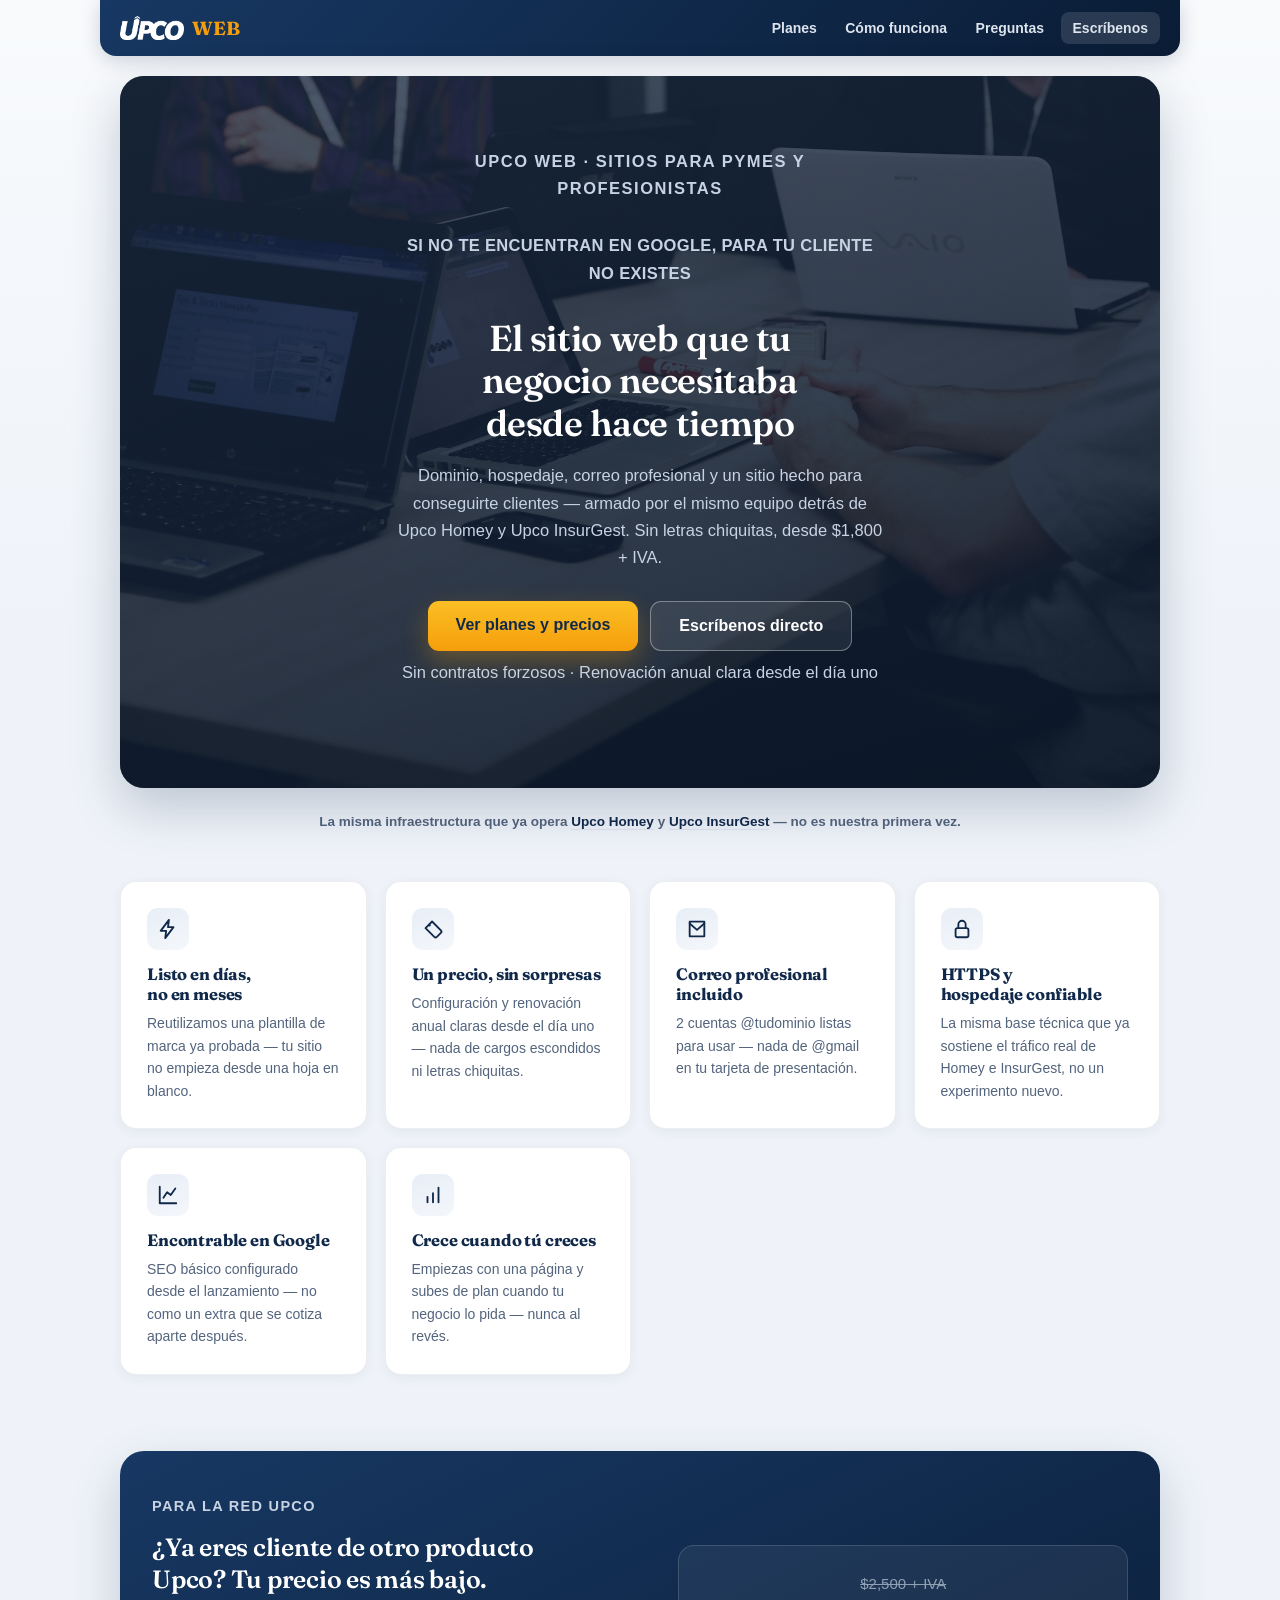
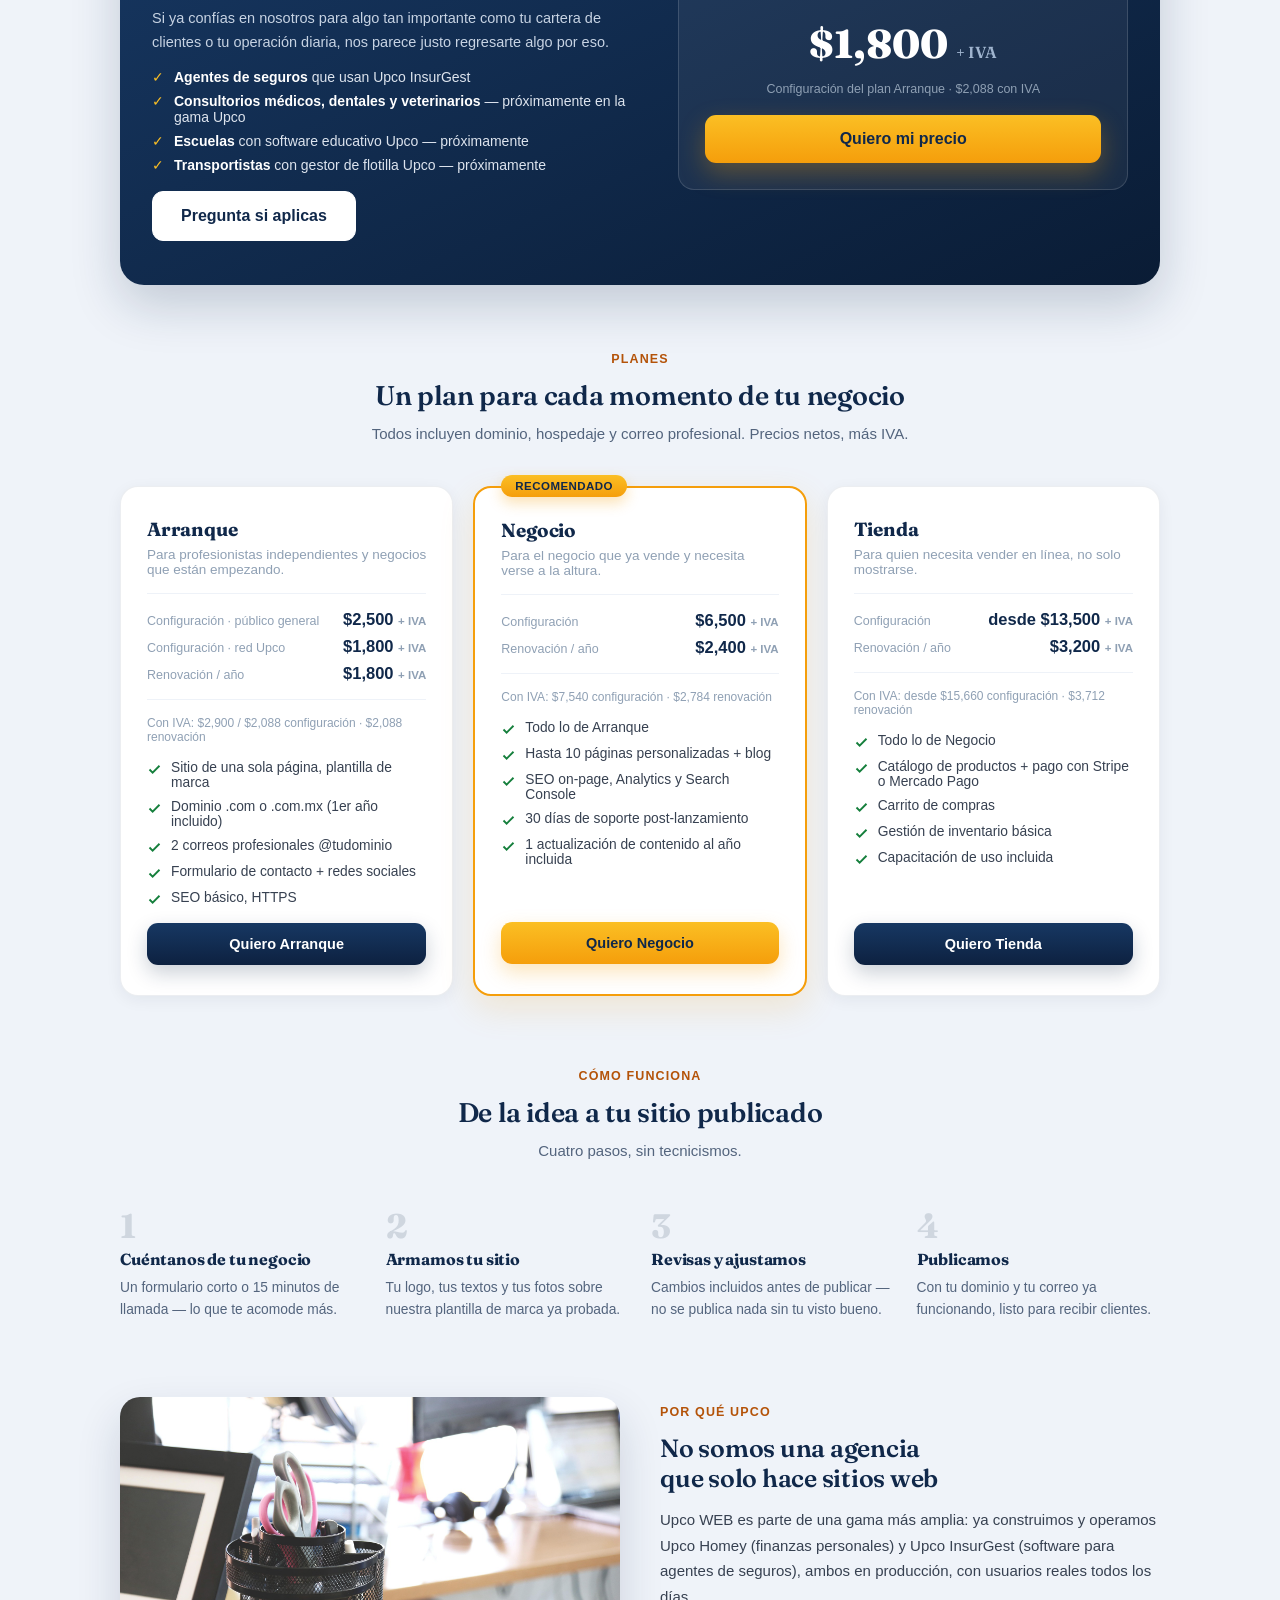
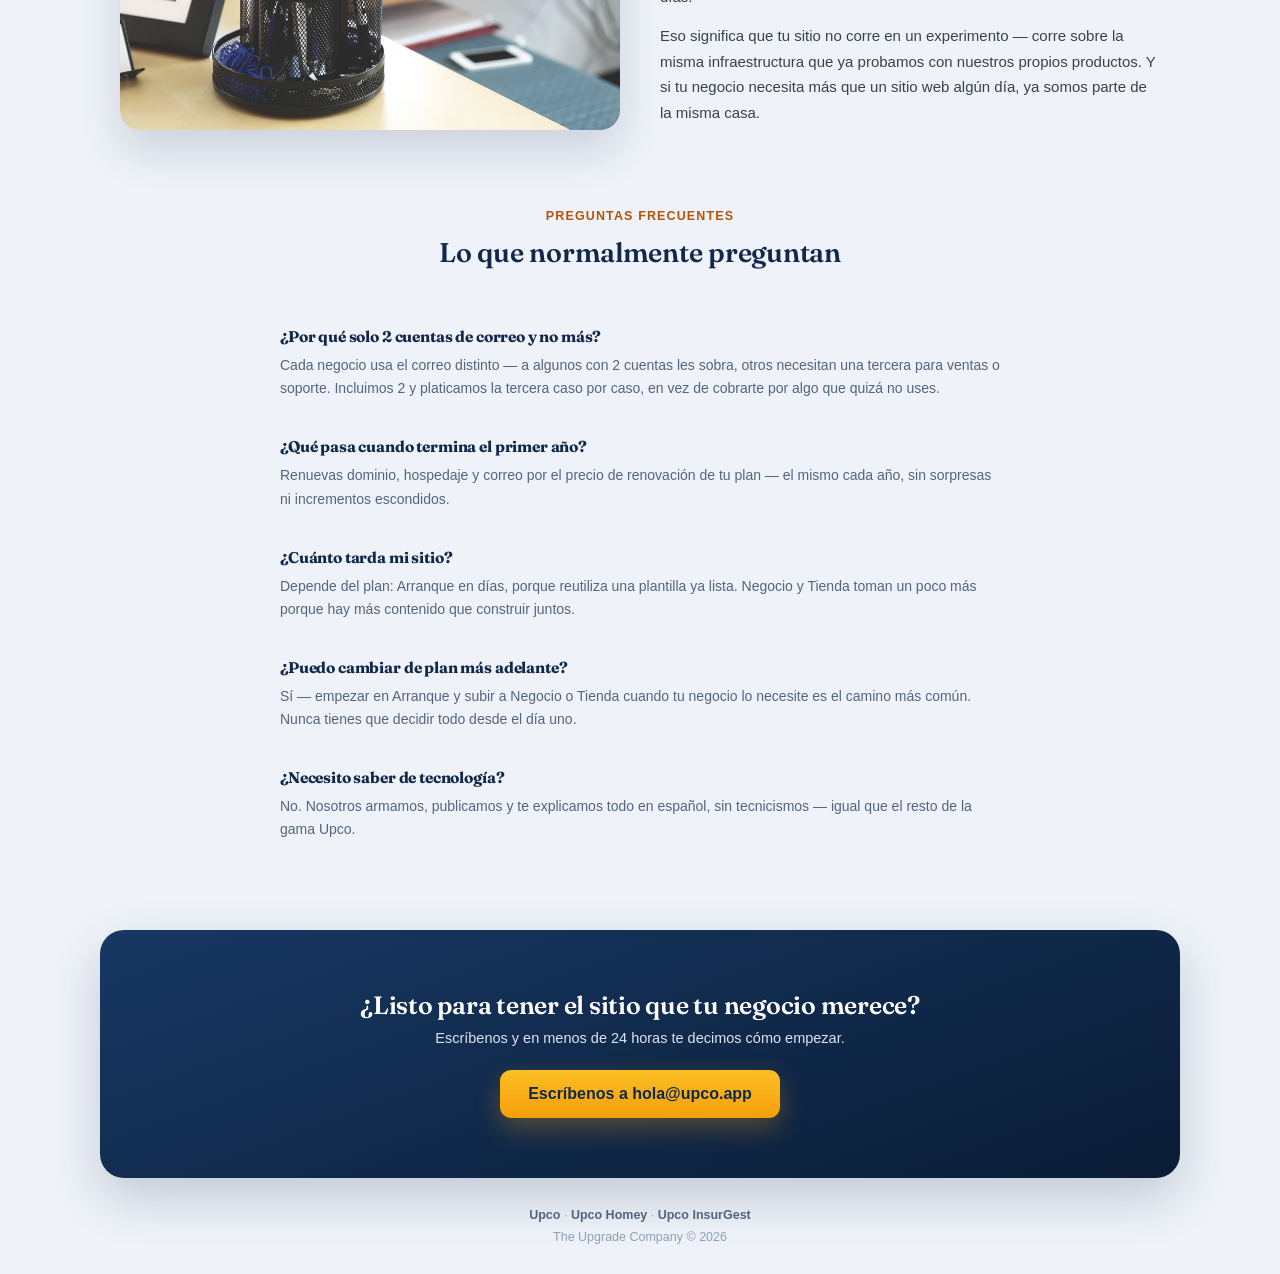
==== index.html @ 95e404a4 "Sitio inicial Upco WEB: landing de oferta de sitios web para PYMES Precios (Arranque/Negocio/Tienda)" ====
<!DOCTYPE html>
<html lang="es-MX">
<head>
<meta charset="UTF-8"/>
<meta name="viewport" content="width=device-width, initial-scale=1.0"/>
<title>Upco WEB — Sitios web para PYMES y profesionistas en México</title>
<meta name="description" content="Dominio, hospedaje, correo profesional y un sitio que sí vende. Desde $1,800 + IVA. El mismo equipo detrás de Upco Homey y Upco InsurGest."/>
<link rel="canonical" href="https://web.upco.app/"/>
<meta property="og:type" content="website"/>
<meta property="og:site_name" content="Upco WEB"/>
<meta property="og:locale" content="es_MX"/>
<meta property="og:url" content="https://web.upco.app/"/>
<meta property="og:title" content="Upco WEB — Sitios web para PYMES y profesionistas"/>
<meta property="og:description" content="Dominio, hospedaje, correo profesional y un sitio que sí vende. Desde $1,800 + IVA al año. Listo en días, no en meses."/>
<meta name="twitter:card" content="summary_large_image"/>
<meta name="twitter:title" content="Upco WEB — Sitios web para PYMES y profesionistas"/>
<meta name="twitter:description" content="Dominio, hospedaje, correo profesional y un sitio que sí vende. Desde $1,800 + IVA al año."/>
<script type="application/ld+json">
{
  "@context": "https://schema.org",
  "@type": "Service",
  "serviceType": "Diseño y hospedaje de sitios web",
  "name": "Upco WEB",
  "url": "https://web.upco.app/",
  "areaServed": "MX",
  "provider": {"@type": "Organization", "name": "Upco", "url": "https://upco.app/"},
  "offers": {"@type": "Offer", "price": "1800", "priceCurrency": "MXN", "url": "https://web.upco.app/#planes"}
}
</script>
<link rel="icon" href="icon-192.png"/>
<link rel="preconnect" href="https://fonts.googleapis.com"/>
<link rel="preconnect" href="https://fonts.gstatic.com" crossorigin/>
<link href="https://fonts.googleapis.com/css2?family=Fraunces:opsz,wght@9..144,500;9..144,600;9..144,700&display=swap" rel="stylesheet"/>
<link rel="stylesheet" href="estilos.css"/>
<style>
*{box-sizing:border-box}
html{scroll-behavior:smooth}
body{margin:0;font-family:'Segoe UI',Arial,sans-serif;background:linear-gradient(180deg,#F8FAFC 0%,#EFF3F9 620px);color:#0a1c35;overflow-x:hidden}
a{text-decoration:none}
img{max-width:100%;display:block}

.js .reveal{opacity:0;transform:translateY(20px)}
.reveal{transition:opacity .55s ease,transform .55s cubic-bezier(.2,.7,.3,1)}
.reveal.visible{opacity:1;transform:none}
@media(prefers-reduced-motion:reduce){
  html{scroll-behavior:auto}
  .js .reveal{opacity:1;transform:none}
  .reveal{transition:none}
}

/* ── Encabezado ── */
.header{background:linear-gradient(135deg,#173863,#0a1c35);padding:16px 20px;display:flex;align-items:center;justify-content:space-between;max-width:1080px;margin:0 auto;border-radius:0 0 16px 16px;box-shadow:0 4px 20px rgba(10,28,53,.18);gap:12px;flex-wrap:wrap}
.brand{color:#fff;font-weight:700;font-size:19px;font-family:var(--font-display);display:flex;align-items:center;gap:8px}
.brand span{color:#F59E0B}
.navlink{color:#DDE4EE;font-size:14px;font-weight:600;padding:8px 12px;white-space:nowrap}
.navlink:hover{color:#fff}
.nav-cta{background:rgba(255,255,255,.12);border-radius:8px}

/* ── Hero ── */
.heroWrap{max-width:1080px;margin:20px auto 0;padding:0 20px}
.hero{position:relative;overflow:hidden;isolation:isolate;margin:0 auto;padding:72px 24px;text-align:center;border-radius:24px;box-shadow:0 20px 50px rgba(16,40,74,.22)}
.hero .hero-foto{position:absolute;inset:0;width:100%;height:100%;object-fit:cover;object-position:center 30%;z-index:0;filter:saturate(.85)}
.hero::after{content:"";position:absolute;inset:0;background:linear-gradient(165deg,rgba(10,28,53,.72) 0%,rgba(8,20,38,.93) 100%);z-index:0}
.hero>*{position:relative;z-index:1}
.hero-categoria{font-size:12.5px;font-weight:700;letter-spacing:.09em;text-transform:uppercase;color:#9FB4CE;margin:0 0 10px}
.hero-dolor{font-size:19px;font-weight:800;letter-spacing:.02em;text-transform:uppercase;color:#FBBF24;margin:0 0 16px;max-width:36ch;margin-left:auto;margin-right:auto}
.hero h1{color:#fff;font-size:36px;font-weight:600;line-height:1.18;margin:0 0 18px;max-width:20ch;margin-left:auto;margin-right:auto}
.hero p{font-size:16.5px;color:#C7D3E3;line-height:1.65;margin:0 0 30px;max-width:54ch;margin-left:auto;margin-right:auto}
.cta-row{display:flex;flex-wrap:wrap;gap:12px;justify-content:center;margin-bottom:8px}
.boton{display:inline-block;background:linear-gradient(180deg,#FBBF24,#F59E0B);color:#10284A;border-radius:11px;padding:15px 28px;font-size:16px;font-weight:700;box-shadow:0 10px 26px rgba(245,158,11,.3);transition:transform .15s ease,box-shadow .15s ease}
.boton:hover{transform:translateY(-2px);box-shadow:0 14px 32px rgba(245,158,11,.36)}
.boton-sec{display:inline-block;background:rgba(255,255,255,.08);color:#fff;border:1.5px solid rgba(255,255,255,.35);border-radius:11px;padding:15px 28px;font-size:16px;font-weight:700;transition:transform .15s ease,box-shadow .15s ease}
.boton-sec:hover{transform:translateY(-2px);border-color:rgba(255,255,255,.6)}
@media(prefers-reduced-motion:reduce){.boton,.boton-sec,.navlink{transition:none}.boton:hover,.boton-sec:hover{transform:none}}
.subnota{font-size:13px;color:#9FB4CE;margin-top:14px}
@media(max-width:600px){.hero{padding:52px 20px}.hero h1{font-size:29px}}

/* ── Barra de confianza ── */
.confianza{max-width:1080px;margin:26px auto 0;padding:0 20px;text-align:center}
.confianza p{font-size:13.5px;color:#53647D;font-weight:600;margin:0}
.confianza a{color:#10284A;border-bottom:1.5px solid #DDE4EE}

/* ── Beneficios ── */
.features{max-width:1080px;margin:0 auto;padding:52px 20px 20px;display:grid;grid-template-columns:repeat(auto-fit,minmax(240px,1fr));gap:18px}
.fcard{background:#fff;border:1px solid rgba(16,40,74,.08);border-radius:16px;padding:26px;box-shadow:0 3px 12px rgba(16,28,53,.06)}
.ficon{width:42px;height:42px;border-radius:11px;background:linear-gradient(160deg,#E8EEF7,#F4F7FB);display:flex;align-items:center;justify-content:center;margin-bottom:14px;color:#10284A}
.fcard h3{font-size:16.5px;font-weight:700;margin:0 0 8px;color:#10284A}
.fcard p{font-size:14px;color:#53647D;line-height:1.6;margin:0}

/* ── Franja roja Upco (precio preferencial) ── */
.redUpco{max-width:1080px;margin:56px auto 0;padding:0 20px}
.redUpco-card{background:linear-gradient(155deg,#173863,#0a1c35);border-radius:24px;padding:44px 32px;box-shadow:0 20px 50px rgba(16,40,74,.2);display:grid;grid-template-columns:1.1fr 1fr;gap:32px;align-items:center}
@media(max-width:760px){.redUpco-card{grid-template-columns:1fr}}
.redUpco-eyebrow{font-size:12px;font-weight:700;letter-spacing:.09em;text-transform:uppercase;color:#FBBF24;margin:0 0 10px}
.redUpco h2{color:#fff;font-size:25px;font-weight:600;margin:0 0 12px;line-height:1.25}
.redUpco p{color:#C7D3E3;font-size:14.5px;line-height:1.65;margin:0 0 14px}
.redUpco ul{margin:0 0 18px;padding:0;list-style:none;display:flex;flex-direction:column;gap:8px}
.redUpco li{color:#DDE4EE;font-size:14px;display:flex;gap:10px;align-items:flex-start}
.redUpco li b{color:#fff}
.redUpco li .chk{color:#FBBF24;flex-shrink:0}
.precioBox{background:rgba(255,255,255,.06);border:1.5px solid rgba(255,255,255,.14);border-radius:16px;padding:26px;text-align:center}
.precioBox .tachado{font-size:15px;color:#8FA0B4;text-decoration:line-through}
.precioBox .num{font-size:40px;font-weight:800;color:#fff;font-family:var(--font-display);margin:6px 0 2px;font-variant-numeric:tabular-nums}
.precioBox .num span{font-size:16px;font-weight:600;color:#9FB4CE}
.precioBox .iva{font-size:12.5px;color:#8FA0B4;margin:0 0 16px}

/* ── Planes ── */
.planesWrap{max-width:1080px;margin:64px auto 0;padding:0 20px}
.sec-titulo{text-align:center;max-width:600px;margin:0 auto 40px}
.sec-titulo .eyebrow{font-size:12.5px;font-weight:700;letter-spacing:.09em;text-transform:uppercase;color:#B45309;margin:0 0 10px}
.sec-titulo h2{font-size:27px;font-weight:600;color:#10284A;margin:0 0 10px}
.sec-titulo p{font-size:15px;color:#53647D;line-height:1.6;margin:0}
.planes{display:grid;grid-template-columns:repeat(auto-fit,minmax(260px,1fr));gap:20px;align-items:stretch}
.plan{background:#fff;border:1px solid rgba(16,40,74,.08);border-radius:18px;padding:30px 26px;box-shadow:0 4px 16px rgba(16,28,53,.06);display:flex;flex-direction:column;gap:16px;position:relative}
.plan.destacado{border:2px solid #F59E0B;box-shadow:0 12px 34px rgba(245,158,11,.16)}
.plan .badge{position:absolute;top:-13px;left:26px;background:linear-gradient(180deg,#FBBF24,#F59E0B);color:#10284A;font-size:11.5px;font-weight:800;letter-spacing:.04em;text-transform:uppercase;padding:5px 14px;border-radius:99px;box-shadow:0 6px 14px rgba(245,158,11,.3)}
.plan h3{font-size:19px;font-weight:700;color:#10284A;margin:0}
.plan .para{font-size:13.5px;color:#8FA0B4;margin:-10px 0 0}
.precios-plan{border-top:1px solid #EEF2F8;border-bottom:1px solid #EEF2F8;padding:16px 0;display:flex;flex-direction:column;gap:8px}
.precio-linea{display:flex;justify-content:space-between;align-items:baseline;gap:10px}
.precio-linea .k{font-size:12.5px;color:#8FA0B4}
.precio-linea .v{font-size:16.5px;font-weight:800;color:#10284A;font-variant-numeric:tabular-nums}
.precio-linea .v small{font-size:11.5px;font-weight:600;color:#8FA0B4}
.plan-nota{font-size:12px;color:#8FA0B4;margin:0}
.plan ul{margin:0;padding:0;list-style:none;display:flex;flex-direction:column;gap:9px;font-size:13.8px;color:#374151;flex:1}
.plan li{display:flex;gap:9px;align-items:flex-start}
.plan li svg{flex-shrink:0;margin-top:2px;color:#157F3C}
.plan .boton-plan{display:block;text-align:center;background:linear-gradient(180deg,#173863,#0d2140);color:#fff;border-radius:11px;padding:13px 20px;font-size:14.5px;font-weight:700;box-shadow:0 8px 20px rgba(16,40,74,.22);transition:transform .15s ease}
.plan.destacado .boton-plan{background:linear-gradient(180deg,#FBBF24,#F59E0B);color:#10284A;box-shadow:0 8px 20px rgba(245,158,11,.28)}
.plan .boton-plan:hover{transform:translateY(-2px)}

/* ── Proceso ── */
.proceso{max-width:1080px;margin:70px auto 0;padding:0 20px}
.pasos{display:grid;grid-template-columns:repeat(auto-fit,minmax(220px,1fr));gap:22px;counter-reset:paso}
.paso{position:relative;padding-top:6px}
.paso .num-paso{font-family:var(--font-display);font-size:34px;font-weight:700;color:rgba(16,40,74,.14);margin:0 0 6px;line-height:1}
.paso h3{font-size:16px;font-weight:700;color:#10284A;margin:0 0 8px}
.paso p{font-size:13.8px;color:#53647D;line-height:1.6;margin:0}

/* ── Sobre nosotros / imagen secundaria ── */
.nosotros{max-width:1080px;margin:76px auto 0;padding:0 20px;display:grid;grid-template-columns:1fr 1fr;gap:40px;align-items:center}
@media(max-width:760px){.nosotros{grid-template-columns:1fr}}
.nosotros-foto{border-radius:20px;overflow:hidden;box-shadow:0 20px 44px rgba(16,40,74,.16)}
.nosotros-foto img{filter:saturate(.9)}
.nosotros-texto .eyebrow{font-size:12.5px;font-weight:700;letter-spacing:.09em;text-transform:uppercase;color:#B45309;margin:0 0 10px}
.nosotros-texto h2{font-size:25px;font-weight:600;color:#10284A;margin:0 0 14px}
.nosotros-texto p{font-size:15px;color:#374151;line-height:1.7;margin:0 0 14px}
.nosotros-texto p:last-child{margin-bottom:0}

/* ── FAQ ── */
.faq{max-width:760px;margin:76px auto 0;padding:0 20px}
.faq-item{border-bottom:1px solid #EEF2F8;padding:18px 0}
.faq-item h3{font-size:15.5px;font-weight:700;color:#10284A;margin:0 0 8px}
.faq-item p{font-size:14px;color:#53647D;line-height:1.65;margin:0}

/* ── CTA final ── */
.cta-final{background:linear-gradient(160deg,#173863,#0a1c35);padding:60px 24px;text-align:center;margin:70px auto 0;max-width:1080px;border-radius:24px;box-shadow:0 20px 50px rgba(16,40,74,.2)}
.cta-final h2{color:#fff;font-size:25px;font-weight:600;margin:0 0 10px}
.cta-final p{color:#DDE4EE;font-size:14.5px;margin:0 0 24px}

footer{max-width:1080px;margin:0 auto;padding:30px 20px;text-align:center;font-size:12.5px;color:#8FA0B4}
footer .footlinks{margin-bottom:8px}
footer a{color:#53647D;font-weight:600}
footer a:hover{color:#10284A}
</style>
</head>
<body>

<div class="header">
  <a class="brand" href="#"><span class="brand-logo"></span> <span>WEB</span></a>
  <div>
    <a class="navlink" href="#planes">Planes</a>
    <a class="navlink" href="#como-funciona">Cómo funciona</a>
    <a class="navlink" href="#preguntas">Preguntas</a>
    <a class="navlink nav-cta" href="mailto:hola@upco.app?subject=Quiero%20un%20sitio%20web">Escríbenos</a>
  </div>
</div>

<div class="heroWrap">
  <section class="hero">
    <img class="hero-foto" src="img/hero-equipo.jpg" alt="" />
    <p class="hero-categoria">Upco WEB · Sitios para PYMES y profesionistas</p>
    <p class="hero-dolor">Si no te encuentran en Google, para tu cliente no existes</p>
    <h1>El sitio web que tu negocio necesitaba desde hace tiempo</h1>
    <p>Dominio, hospedaje, correo profesional y un sitio hecho para conseguirte clientes — armado por el mismo equipo detrás de Upco Homey y Upco InsurGest. Sin letras chiquitas, desde $1,800 + IVA.</p>
    <div class="cta-row">
      <a class="boton" href="#planes">Ver planes y precios</a>
      <a class="boton-sec" href="mailto:hola@upco.app?subject=Quiero%20un%20sitio%20web">Escríbenos directo</a>
    </div>
    <p class="subnota">Sin contratos forzosos · Renovación anual clara desde el día uno</p>
  </section>
</div>

<div class="confianza reveal">
  <p>La misma infraestructura que ya opera <a href="https://homey.upco.app" target="_blank" rel="noopener">Upco Homey</a> y <a href="https://insurgest.upco.app" target="_blank" rel="noopener">Upco InsurGest</a> — no es nuestra primera vez.</p>
</div>

<section class="features">
  <div class="fcard reveal">
    <div class="ficon"><svg width="22" height="22" viewBox="0 0 24 24" fill="none" stroke="currentColor" stroke-width="2" stroke-linecap="round" stroke-linejoin="round"><path d="M13 2 4 14h6l-1 8 9-12h-6z"/></svg></div>
    <h3>Listo en días, no en meses</h3>
    <p>Reutilizamos una plantilla de marca ya probada — tu sitio no empieza desde una hoja en blanco.</p>
  </div>
  <div class="fcard reveal">
    <div class="ficon"><svg width="22" height="22" viewBox="0 0 24 24" fill="none" stroke="currentColor" stroke-width="2" stroke-linecap="round" stroke-linejoin="round"><path d="M20.59 13.41 11 3.83 3.83 11 13.41 20.59a2 2 0 0 0 2.82 0l4.36-4.36a2 2 0 0 0 0-2.82Z"/><circle cx="8" cy="8" r="1.4" fill="currentColor" stroke="none"/></svg></div>
    <h3>Un precio, sin sorpresas</h3>
    <p>Configuración y renovación anual claras desde el día uno — nada de cargos escondidos ni letras chiquitas.</p>
  </div>
  <div class="fcard reveal">
    <div class="ficon"><svg width="22" height="22" viewBox="0 0 24 24" fill="none" stroke="currentColor" stroke-width="2" stroke-linecap="round" stroke-linejoin="round"><path d="M4 4h16v16H4z"/><path d="m4 6 8 7 8-7"/></svg></div>
    <h3>Correo profesional incluido</h3>
    <p>2 cuentas @tudominio listas para usar — nada de @gmail en tu tarjeta de presentación.</p>
  </div>
  <div class="fcard reveal">
    <div class="ficon"><svg width="22" height="22" viewBox="0 0 24 24" fill="none" stroke="currentColor" stroke-width="2" stroke-linecap="round" stroke-linejoin="round"><rect x="5" y="11" width="14" height="10" rx="2"/><path d="M8 11V7a4 4 0 0 1 8 0v4"/></svg></div>
    <h3>HTTPS y hospedaje confiable</h3>
    <p>La misma base técnica que ya sostiene el tráfico real de Homey e InsurGest, no un experimento nuevo.</p>
  </div>
  <div class="fcard reveal">
    <div class="ficon"><svg width="22" height="22" viewBox="0 0 24 24" fill="none" stroke="currentColor" stroke-width="2" stroke-linecap="round" stroke-linejoin="round"><path d="M3 3v18h18"/><path d="M7 15 11 9l4 3 5-7"/></svg></div>
    <h3>Encontrable en Google</h3>
    <p>SEO básico configurado desde el lanzamiento — no como un extra que se cotiza aparte después.</p>
  </div>
  <div class="fcard reveal">
    <div class="ficon"><svg width="22" height="22" viewBox="0 0 24 24" fill="none" stroke="currentColor" stroke-width="2" stroke-linecap="round" stroke-linejoin="round"><path d="M12 20V10M18 20V4M6 20v-6"/></svg></div>
    <h3>Crece cuando tú creces</h3>
    <p>Empiezas con una página y subes de plan cuando tu negocio lo pida — nunca al revés.</p>
  </div>
</section>

<div class="redUpco">
  <div class="redUpco-card reveal">
    <div>
      <p class="redUpco-eyebrow">Para la red Upco</p>
      <h2>¿Ya eres cliente de otro producto Upco? Tu precio es más bajo.</h2>
      <p>Si ya confías en nosotros para algo tan importante como tu cartera de clientes o tu operación diaria, nos parece justo regresarte algo por eso.</p>
      <ul>
        <li><span class="chk">✓</span> <span><b>Agentes de seguros</b> que usan Upco InsurGest</span></li>
        <li><span class="chk">✓</span> <span><b>Consultorios médicos, dentales y veterinarios</b> — próximamente en la gama Upco</span></li>
        <li><span class="chk">✓</span> <span><b>Escuelas</b> con software educativo Upco — próximamente</span></li>
        <li><span class="chk">✓</span> <span><b>Transportistas</b> con gestor de flotilla Upco — próximamente</span></li>
      </ul>
      <a class="boton-sec" style="color:#10284A;background:#fff;border-color:#fff" href="mailto:hola@upco.app?subject=Soy%20cliente%20Upco%2C%20quiero%20mi%20precio%20preferencial">Pregunta si aplicas</a>
    </div>
    <div class="precioBox">
      <p class="tachado">$2,500 + IVA</p>
      <p class="num">$1,800 <span>+ IVA</span></p>
      <p class="iva">Configuración del plan Arranque · $2,088 con IVA</p>
      <a class="boton" style="display:block" href="mailto:hola@upco.app?subject=Soy%20cliente%20Upco%2C%20quiero%20mi%20precio%20preferencial">Quiero mi precio</a>
    </div>
  </div>
</div>

<div class="planesWrap" id="planes">
  <div class="sec-titulo reveal">
    <p class="eyebrow">Planes</p>
    <h2>Un plan para cada momento de tu negocio</h2>
    <p>Todos incluyen dominio, hospedaje y correo profesional. Precios netos, más IVA.</p>
  </div>
  <div class="planes">

    <div class="plan reveal">
      <h3>Arranque</h3>
      <p class="para">Para profesionistas independientes y negocios que están empezando.</p>
      <div class="precios-plan">
        <div class="precio-linea"><span class="k">Configuración · público general</span><span class="v">$2,500 <small>+ IVA</small></span></div>
        <div class="precio-linea"><span class="k">Configuración · red Upco</span><span class="v">$1,800 <small>+ IVA</small></span></div>
        <div class="precio-linea"><span class="k">Renovación / año</span><span class="v">$1,800 <small>+ IVA</small></span></div>
      </div>
      <p class="plan-nota">Con IVA: $2,900 / $2,088 configuración · $2,088 renovación</p>
      <ul>
        <li><svg width="15" height="15" viewBox="0 0 24 24" fill="none" stroke="currentColor" stroke-width="3"><path d="M20 6 9 17l-5-5"/></svg> Sitio de una sola página, plantilla de marca</li>
        <li><svg width="15" height="15" viewBox="0 0 24 24" fill="none" stroke="currentColor" stroke-width="3"><path d="M20 6 9 17l-5-5"/></svg> Dominio .com o .com.mx (1er año incluido)</li>
        <li><svg width="15" height="15" viewBox="0 0 24 24" fill="none" stroke="currentColor" stroke-width="3"><path d="M20 6 9 17l-5-5"/></svg> 2 correos profesionales @tudominio</li>
        <li><svg width="15" height="15" viewBox="0 0 24 24" fill="none" stroke="currentColor" stroke-width="3"><path d="M20 6 9 17l-5-5"/></svg> Formulario de contacto + redes sociales</li>
        <li><svg width="15" height="15" viewBox="0 0 24 24" fill="none" stroke="currentColor" stroke-width="3"><path d="M20 6 9 17l-5-5"/></svg> SEO básico, HTTPS</li>
      </ul>
      <a class="boton-plan" href="mailto:hola@upco.app?subject=Quiero%20el%20plan%20Arranque">Quiero Arranque</a>
    </div>

    <div class="plan destacado reveal">
      <span class="badge">Recomendado</span>
      <h3>Negocio</h3>
      <p class="para">Para el negocio que ya vende y necesita verse a la altura.</p>
      <div class="precios-plan">
        <div class="precio-linea"><span class="k">Configuración</span><span class="v">$6,500 <small>+ IVA</small></span></div>
        <div class="precio-linea"><span class="k">Renovación / año</span><span class="v">$2,400 <small>+ IVA</small></span></div>
      </div>
      <p class="plan-nota">Con IVA: $7,540 configuración · $2,784 renovación</p>
      <ul>
        <li><svg width="15" height="15" viewBox="0 0 24 24" fill="none" stroke="currentColor" stroke-width="3"><path d="M20 6 9 17l-5-5"/></svg> Todo lo de Arranque</li>
        <li><svg width="15" height="15" viewBox="0 0 24 24" fill="none" stroke="currentColor" stroke-width="3"><path d="M20 6 9 17l-5-5"/></svg> Hasta 10 páginas personalizadas + blog</li>
        <li><svg width="15" height="15" viewBox="0 0 24 24" fill="none" stroke="currentColor" stroke-width="3"><path d="M20 6 9 17l-5-5"/></svg> SEO on-page, Analytics y Search Console</li>
        <li><svg width="15" height="15" viewBox="0 0 24 24" fill="none" stroke="currentColor" stroke-width="3"><path d="M20 6 9 17l-5-5"/></svg> 30 días de soporte post-lanzamiento</li>
        <li><svg width="15" height="15" viewBox="0 0 24 24" fill="none" stroke="currentColor" stroke-width="3"><path d="M20 6 9 17l-5-5"/></svg> 1 actualización de contenido al año incluida</li>
      </ul>
      <a class="boton-plan" href="mailto:hola@upco.app?subject=Quiero%20el%20plan%20Negocio">Quiero Negocio</a>
    </div>

    <div class="plan reveal">
      <h3>Tienda</h3>
      <p class="para">Para quien necesita vender en línea, no solo mostrarse.</p>
      <div class="precios-plan">
        <div class="precio-linea"><span class="k">Configuración</span><span class="v">desde $13,500 <small>+ IVA</small></span></div>
        <div class="precio-linea"><span class="k">Renovación / año</span><span class="v">$3,200 <small>+ IVA</small></span></div>
      </div>
      <p class="plan-nota">Con IVA: desde $15,660 configuración · $3,712 renovación</p>
      <ul>
        <li><svg width="15" height="15" viewBox="0 0 24 24" fill="none" stroke="currentColor" stroke-width="3"><path d="M20 6 9 17l-5-5"/></svg> Todo lo de Negocio</li>
        <li><svg width="15" height="15" viewBox="0 0 24 24" fill="none" stroke="currentColor" stroke-width="3"><path d="M20 6 9 17l-5-5"/></svg> Catálogo de productos + pago con Stripe o Mercado Pago</li>
        <li><svg width="15" height="15" viewBox="0 0 24 24" fill="none" stroke="currentColor" stroke-width="3"><path d="M20 6 9 17l-5-5"/></svg> Carrito de compras</li>
        <li><svg width="15" height="15" viewBox="0 0 24 24" fill="none" stroke="currentColor" stroke-width="3"><path d="M20 6 9 17l-5-5"/></svg> Gestión de inventario básica</li>
        <li><svg width="15" height="15" viewBox="0 0 24 24" fill="none" stroke="currentColor" stroke-width="3"><path d="M20 6 9 17l-5-5"/></svg> Capacitación de uso incluida</li>
      </ul>
      <a class="boton-plan" href="mailto:hola@upco.app?subject=Quiero%20el%20plan%20Tienda">Quiero Tienda</a>
    </div>

  </div>
</div>

<div class="proceso" id="como-funciona">
  <div class="sec-titulo reveal">
    <p class="eyebrow">Cómo funciona</p>
    <h2>De la idea a tu sitio publicado</h2>
    <p>Cuatro pasos, sin tecnicismos.</p>
  </div>
  <div class="pasos">
    <div class="paso reveal"><p class="num-paso">1</p><h3>Cuéntanos de tu negocio</h3><p>Un formulario corto o 15 minutos de llamada — lo que te acomode más.</p></div>
    <div class="paso reveal"><p class="num-paso">2</p><h3>Armamos tu sitio</h3><p>Tu logo, tus textos y tus fotos sobre nuestra plantilla de marca ya probada.</p></div>
    <div class="paso reveal"><p class="num-paso">3</p><h3>Revisas y ajustamos</h3><p>Cambios incluidos antes de publicar — no se publica nada sin tu visto bueno.</p></div>
    <div class="paso reveal"><p class="num-paso">4</p><h3>Publicamos</h3><p>Con tu dominio y tu correo ya funcionando, listo para recibir clientes.</p></div>
  </div>
</div>

<div class="nosotros">
  <div class="nosotros-foto reveal"><img src="img/escritorio-startup.jpg" alt="Escritorio de trabajo con laptop y notas, representando el proceso de construcción de un sitio web"/></div>
  <div class="nosotros-texto reveal">
    <p class="eyebrow">Por qué Upco</p>
    <h2>No somos una agencia que solo hace sitios web</h2>
    <p>Upco WEB es parte de una gama más amplia: ya construimos y operamos Upco Homey (finanzas personales) y Upco InsurGest (software para agentes de seguros), ambos en producción, con usuarios reales todos los días.</p>
    <p>Eso significa que tu sitio no corre en un experimento — corre sobre la misma infraestructura que ya probamos con nuestros propios productos. Y si tu negocio necesita más que un sitio web algún día, ya somos parte de la misma casa.</p>
  </div>
</div>

<div class="faq" id="preguntas">
  <div class="sec-titulo reveal">
    <p class="eyebrow">Preguntas frecuentes</p>
    <h2>Lo que normalmente preguntan</h2>
  </div>
  <div class="faq-item reveal">
    <h3>¿Por qué solo 2 cuentas de correo y no más?</h3>
    <p>Cada negocio usa el correo distinto — a algunos con 2 cuentas les sobra, otros necesitan una tercera para ventas o soporte. Incluimos 2 y platicamos la tercera caso por caso, en vez de cobrarte por algo que quizá no uses.</p>
  </div>
  <div class="faq-item reveal">
    <h3>¿Qué pasa cuando termina el primer año?</h3>
    <p>Renuevas dominio, hospedaje y correo por el precio de renovación de tu plan — el mismo cada año, sin sorpresas ni incrementos escondidos.</p>
  </div>
  <div class="faq-item reveal">
    <h3>¿Cuánto tarda mi sitio?</h3>
    <p>Depende del plan: Arranque en días, porque reutiliza una plantilla ya lista. Negocio y Tienda toman un poco más porque hay más contenido que construir juntos.</p>
  </div>
  <div class="faq-item reveal">
    <h3>¿Puedo cambiar de plan más adelante?</h3>
    <p>Sí — empezar en Arranque y subir a Negocio o Tienda cuando tu negocio lo necesite es el camino más común. Nunca tienes que decidir todo desde el día uno.</p>
  </div>
  <div class="faq-item reveal">
    <h3>¿Necesito saber de tecnología?</h3>
    <p>No. Nosotros armamos, publicamos y te explicamos todo en español, sin tecnicismos — igual que el resto de la gama Upco.</p>
  </div>
</div>

<div class="cta-final reveal">
  <h2>¿Listo para tener el sitio que tu negocio merece?</h2>
  <p>Escríbenos y en menos de 24 horas te decimos cómo empezar.</p>
  <a class="boton" href="mailto:hola@upco.app?subject=Quiero%20un%20sitio%20web">Escríbenos a hola@upco.app</a>
</div>

<footer>
  <div class="footlinks">
    <a href="https://upco.app" target="_blank" rel="noopener">Upco</a> ·
    <a href="https://homey.upco.app" target="_blank" rel="noopener">Upco Homey</a> ·
    <a href="https://insurgest.upco.app" target="_blank" rel="noopener">Upco InsurGest</a>
  </div>
  The Upgrade Company © 2026
</footer>

<script>
document.documentElement.classList.add('js');
if('IntersectionObserver' in window){
  var obs=new IntersectionObserver(function(entries){
    entries.forEach(function(e){ if(e.isIntersecting){ e.target.classList.add('visible'); obs.unobserve(e.target); } });
  },{threshold:.12,rootMargin:'0px 0px -40px 0px'});
  document.querySelectorAll('.reveal').forEach(function(el){ obs.observe(el); });
}
</script>
</body>
</html>
---- estilos.css ----
/* Upco WEB — sistema de diseño compartido (mismos tokens que Upco Homey e InsurGest,
   para que toda la gama Upco se sienta como un solo producto). Un solo lugar para
   tipografía, sombras y botones — cambiar aquí se refleja en todas las páginas del sitio. */

:root{
  --navy-950:#0a1c35;
  --navy-900:#10284A;
  --navy-800:#173863;
  --navy-700:#1f4a80;
  --navy-100:#E8EEF7;
  --amber-600:#B45309;
  --amber-500:#F59E0B;
  --amber-400:#FBBF24;
  --line:#DDE4EE;
  --line-soft:rgba(16,40,74,.08);
  --good:#16a34a;
  --danger:#dc2626;
  --shadow-sm:0 1px 2px rgba(16,28,53,.05);
  --shadow-md:0 3px 12px rgba(16,28,53,.07), 0 1px 3px rgba(16,28,53,.05);
  --shadow-lg:0 16px 36px rgba(16,28,53,.13), 0 2px 8px rgba(16,28,53,.06);
  --shadow-navy:0 10px 26px rgba(16,40,74,.24);
  --shadow-amber:0 8px 20px rgba(245,158,11,.28);
  --shadow-good:0 8px 20px rgba(22,163,74,.22);
  --radius-sm:10px;
  --radius-md:16px;
  --radius-lg:22px;
  --font-display:'Fraunces',ui-serif,Georgia,'Iowan Old Style',serif;
}

/* ============ LOGOTIPO "UPCO" EN TEXTO ============
   El logo real (logo-upco.png) tiene transparencia, así que se puede usar como máscara para
   dibujar exactamente sus mismas formas (incluido el acento sobre la "U") en cualquier color —
   sin esto, el "Upco" en los encabezados se escribía en Fraunces y no calzaba con el logotipo real.
   url() aquí es relativo a este archivo (raíz del repo), así que funciona igual sin importar
   desde qué carpeta se cargue estilos.css. */
.brand-logo{
  display:inline-block;vertical-align:middle;
  width:64px;height:24px;
  background-color:#fff;
  -webkit-mask-image:url(logo-upco.png);mask-image:url(logo-upco.png);
  -webkit-mask-size:contain;mask-size:contain;
  -webkit-mask-repeat:no-repeat;mask-repeat:no-repeat;
  -webkit-mask-position:left center;mask-position:left center;
}

html{-webkit-font-smoothing:antialiased;text-rendering:optimizeLegibility}

h1,h2,h3,h4{font-family:var(--font-display);letter-spacing:-.01em;text-wrap:balance}

/* ============ BOTONES ============
   El componente Boton (repetido en app/promotor/admin/p) le pone className="btn btn-<variante>"
   según el color que recibe — el fondo y la sombra viven aquí, no inline, para poder animar
   hover/active. El estado disabled se maneja completo en CSS: si Boton siguiera fijando el
   fondo inline cuando disabled, ganaría por especificidad y taparía esto sin avisar. */
.btn{
  border:none;border-radius:var(--radius-sm);padding:12px 20px;font-size:15px;font-weight:700;
  cursor:pointer;font-family:inherit;transition:transform .15s ease, box-shadow .15s ease, filter .15s ease;
}
.btn:disabled{
  background:#DDE4EE !important;color:#9ca3af !important;box-shadow:none !important;
  cursor:not-allowed;transform:none !important;filter:none !important;
}
.btn-navy{background:linear-gradient(180deg,var(--navy-800),#0d2140);color:#fff;box-shadow:var(--shadow-navy)}
.btn-navy:hover:not(:disabled){transform:translateY(-1.5px);box-shadow:0 14px 30px rgba(16,40,74,.30)}
.btn-navy:active:not(:disabled){transform:translateY(0);box-shadow:var(--shadow-sm)}

.btn-amber{background:linear-gradient(180deg,var(--amber-400),var(--amber-500));color:var(--navy-900);box-shadow:var(--shadow-amber)}
.btn-amber:hover:not(:disabled){transform:translateY(-1.5px);box-shadow:0 12px 26px rgba(245,158,11,.34)}
.btn-amber:active:not(:disabled){transform:translateY(0);box-shadow:var(--shadow-sm)}

.btn-neutral{background:#53647D;color:#fff;box-shadow:var(--shadow-sm)}
.btn-neutral:hover:not(:disabled){filter:brightness(1.1);transform:translateY(-1px)}
.btn-neutral:active:not(:disabled){transform:translateY(0)}

.btn-good{background:linear-gradient(180deg,#22c55e,var(--good));color:#fff;box-shadow:var(--shadow-good)}
.btn-good:hover:not(:disabled){transform:translateY(-1.5px)}
.btn-good:active:not(:disabled){transform:translateY(0)}

/* ============ CAMPOS DE FORMULARIO ============
   Mejora global sin tener que tocar cada input del código: el foco ya se ve intencional
   en vez del contorno azul por default del navegador. !important porque el borde en reposo
   se sigue fijando inline (color por default) y de otro modo ganaría sobre el de aquí. */
input:not([type=checkbox]):not([type=radio]),select,textarea{
  transition:border-color .15s ease, box-shadow .15s ease;
}
input:not([type=checkbox]):not([type=radio]):focus,select:focus,textarea:focus{
  outline:none;
  border-color:var(--navy-700) !important;
  box-shadow:0 0 0 3px rgba(16,40,74,.13);
}

/* ============ ACCIONES DE LA TARJETA DIGITAL (WhatsApp / llamar / correo) ============
   Son <div> dentro de <a>, no <button>, así que no usan .btn — solo necesitan la misma
   sensación de "esto es interactivo" al pasar el mouse. */
.tarjeta-accion{transition:transform .15s ease, box-shadow .15s ease; box-shadow:0 2px 8px rgba(16,28,53,.06)}
.tarjeta-accion:hover{transform:translateY(-2px); box-shadow:0 10px 24px rgba(16,28,53,.15)}
.tarjeta-accion:active{transform:translateY(0)}

@media(prefers-reduced-motion:reduce){
  .btn{transition:none}
  .btn:hover{transform:none !important}
}
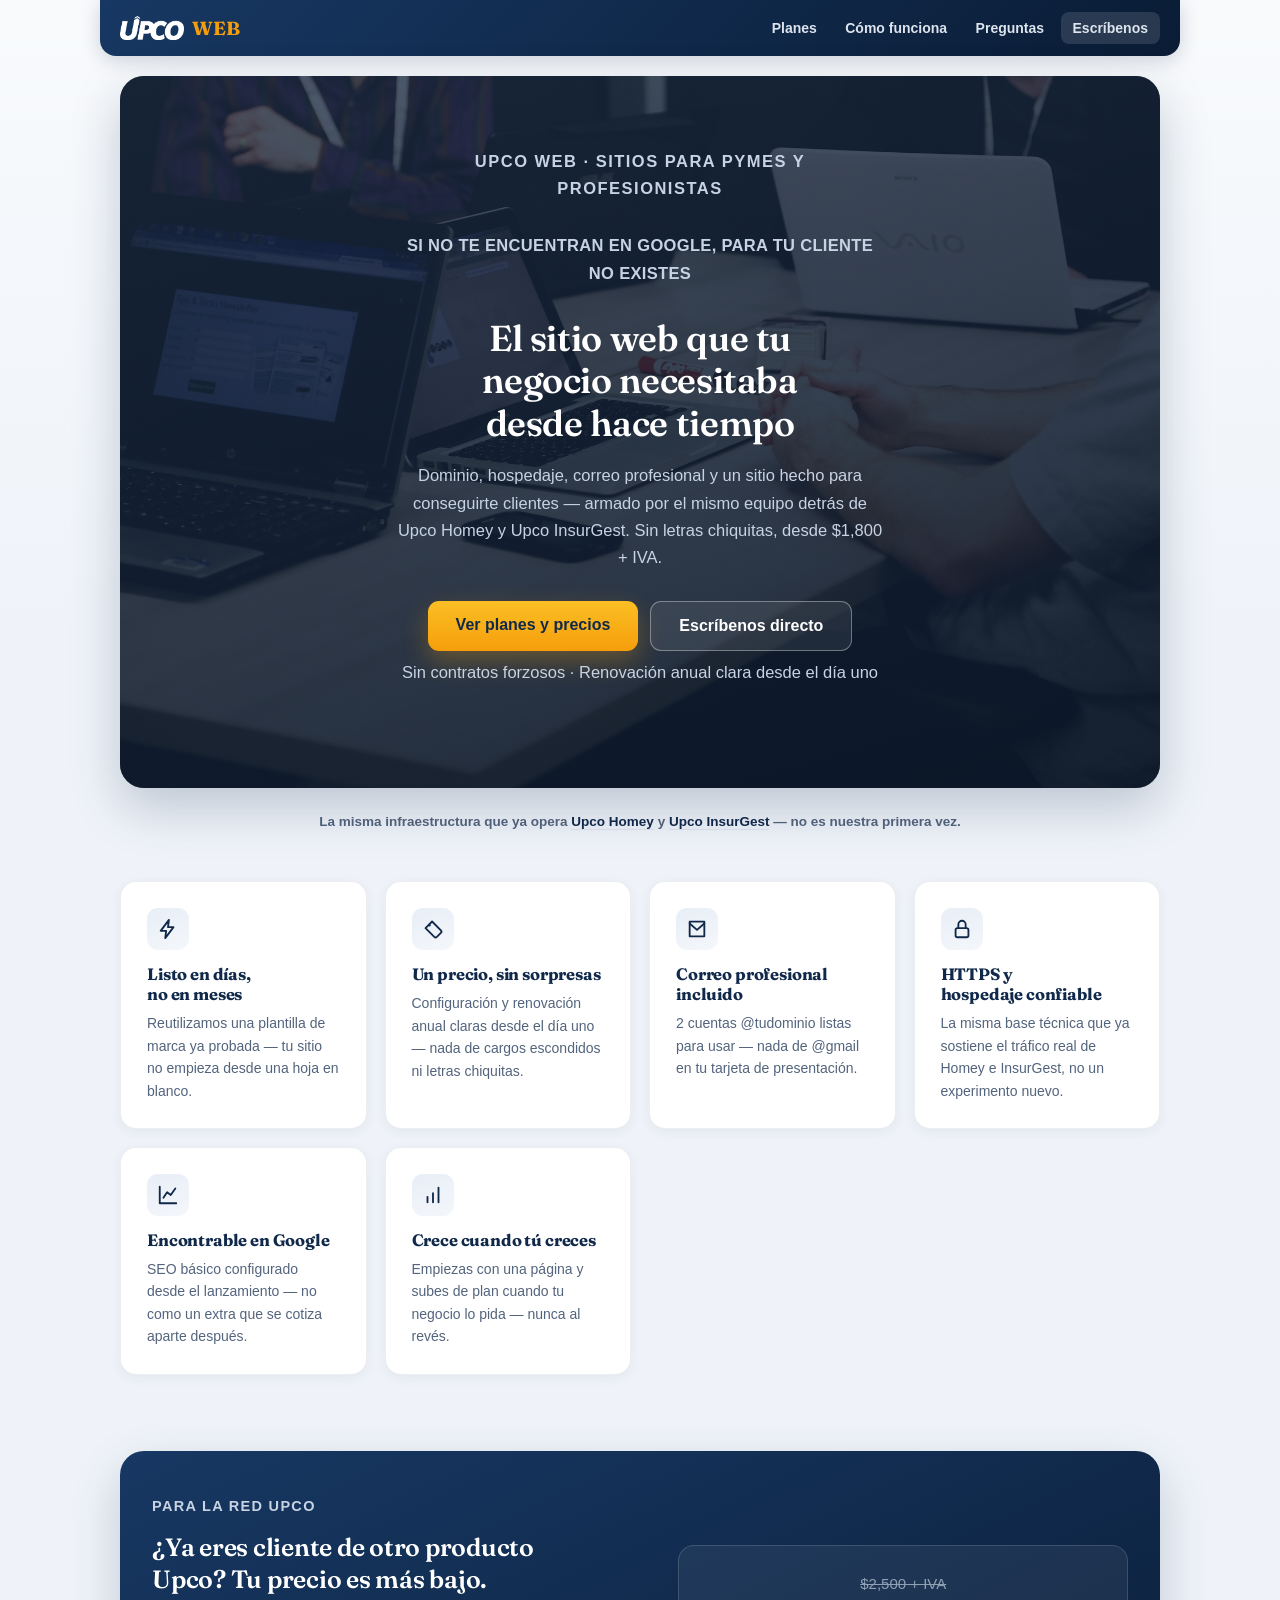
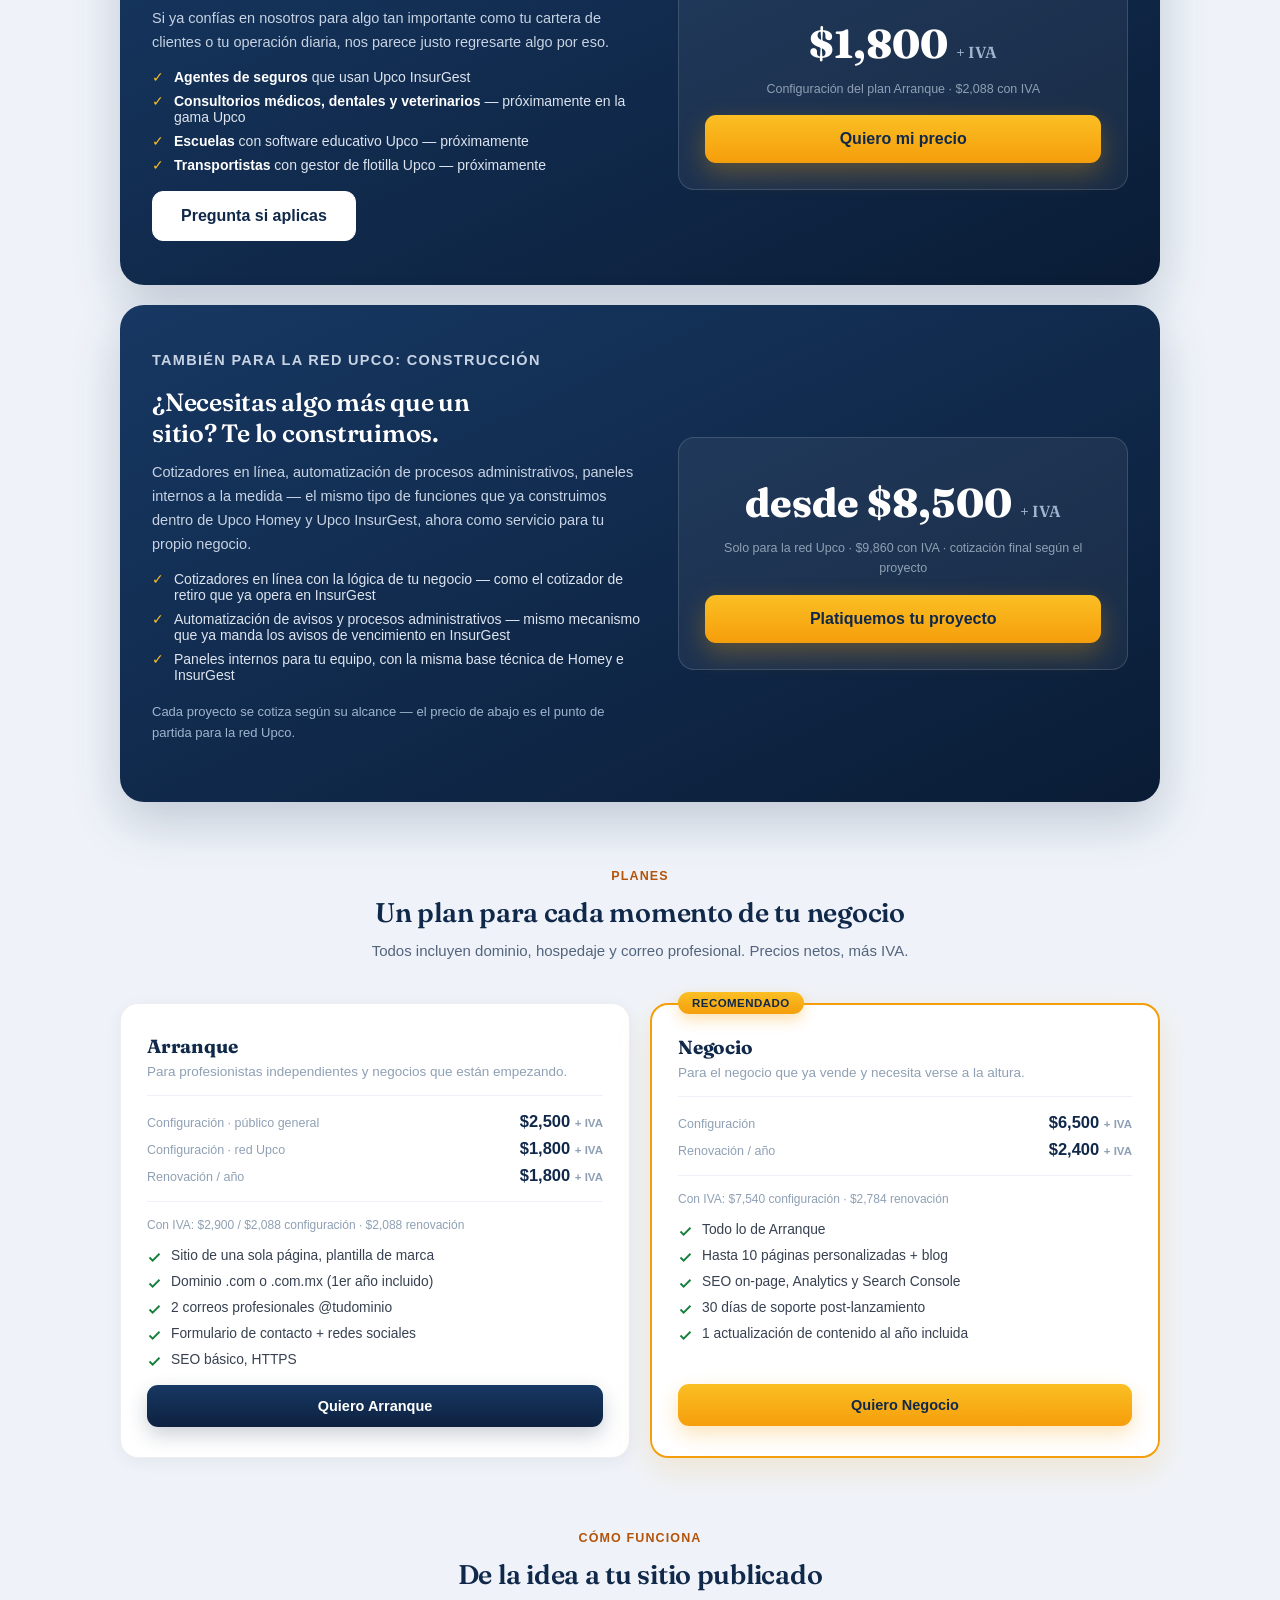
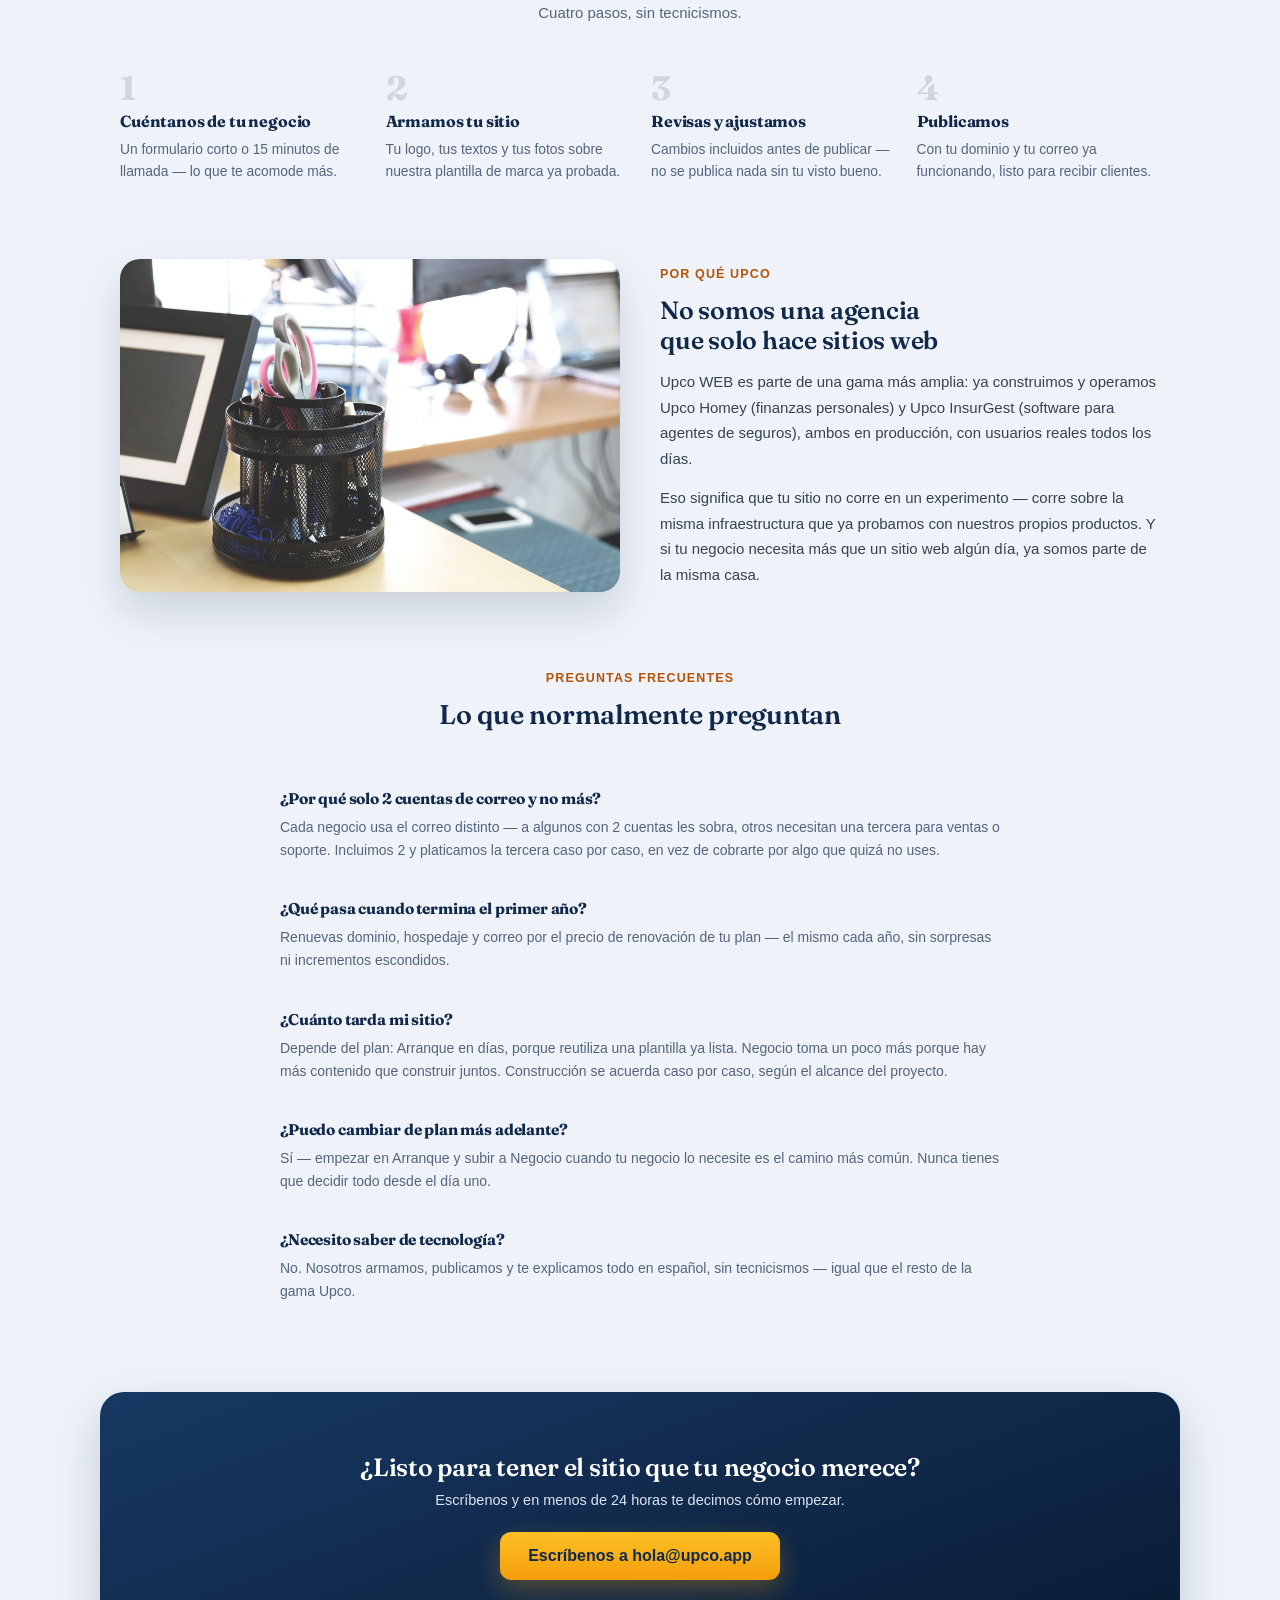
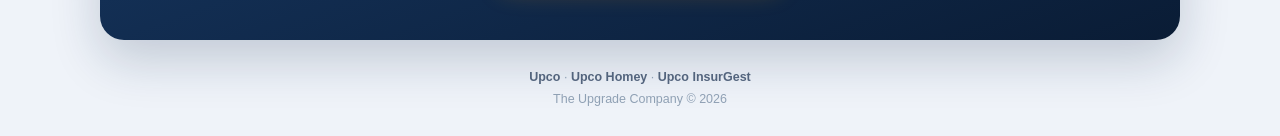
==== commit 88a0ca47: "Quita el plan Tienda y agrega Construccion como oferta a medida para la red Upco Construccion (cotiz" ====
--- a/index.html
+++ b/index.html
@@ -249,6 +249,25 @@
       <a class="boton" style="display:block" href="mailto:hola@upco.app?subject=Soy%20cliente%20Upco%2C%20quiero%20mi%20precio%20preferencial">Quiero mi precio</a>
     </div>
   </div>
+
+  <div class="redUpco-card reveal" style="margin-top:20px">
+    <div>
+      <p class="redUpco-eyebrow">También para la red Upco: Construcción</p>
+      <h2>¿Necesitas algo más que un sitio? Te lo construimos.</h2>
+      <p>Cotizadores en línea, automatización de procesos administrativos, paneles internos a la medida — el mismo tipo de funciones que ya construimos dentro de Upco Homey y Upco InsurGest, ahora como servicio para tu propio negocio.</p>
+      <ul>
+        <li><span class="chk">✓</span> <span>Cotizadores en línea con la lógica de tu negocio — como el cotizador de retiro que ya opera en InsurGest</span></li>
+        <li><span class="chk">✓</span> <span>Automatización de avisos y procesos administrativos — mismo mecanismo que ya manda los avisos de vencimiento en InsurGest</span></li>
+        <li><span class="chk">✓</span> <span>Paneles internos para tu equipo, con la misma base técnica de Homey e InsurGest</span></li>
+      </ul>
+      <p style="font-size:13px;color:#9FB4CE;margin-top:2px">Cada proyecto se cotiza según su alcance — el precio de abajo es el punto de partida para la red Upco.</p>
+    </div>
+    <div class="precioBox">
+      <p class="num">desde $8,500 <span>+ IVA</span></p>
+      <p class="iva">Solo para la red Upco · $9,860 con IVA · cotización final según el proyecto</p>
+      <a class="boton" style="display:block" href="mailto:hola@upco.app?subject=Soy%20cliente%20Upco%2C%20quiero%20cotizar%20un%20proyecto%20de%20Construcci%C3%B3n">Platiquemos tu proyecto</a>
+    </div>
+  </div>
 </div>
 
 <div class="planesWrap" id="planes">
@@ -297,24 +316,6 @@
       <a class="boton-plan" href="mailto:hola@upco.app?subject=Quiero%20el%20plan%20Negocio">Quiero Negocio</a>
     </div>
 
-    <div class="plan reveal">
-      <h3>Tienda</h3>
-      <p class="para">Para quien necesita vender en línea, no solo mostrarse.</p>
-      <div class="precios-plan">
-        <div class="precio-linea"><span class="k">Configuración</span><span class="v">desde $13,500 <small>+ IVA</small></span></div>
-        <div class="precio-linea"><span class="k">Renovación / año</span><span class="v">$3,200 <small>+ IVA</small></span></div>
-      </div>
-      <p class="plan-nota">Con IVA: desde $15,660 configuración · $3,712 renovación</p>
-      <ul>
-        <li><svg width="15" height="15" viewBox="0 0 24 24" fill="none" stroke="currentColor" stroke-width="3"><path d="M20 6 9 17l-5-5"/></svg> Todo lo de Negocio</li>
-        <li><svg width="15" height="15" viewBox="0 0 24 24" fill="none" stroke="currentColor" stroke-width="3"><path d="M20 6 9 17l-5-5"/></svg> Catálogo de productos + pago con Stripe o Mercado Pago</li>
-        <li><svg width="15" height="15" viewBox="0 0 24 24" fill="none" stroke="currentColor" stroke-width="3"><path d="M20 6 9 17l-5-5"/></svg> Carrito de compras</li>
-        <li><svg width="15" height="15" viewBox="0 0 24 24" fill="none" stroke="currentColor" stroke-width="3"><path d="M20 6 9 17l-5-5"/></svg> Gestión de inventario básica</li>
-        <li><svg width="15" height="15" viewBox="0 0 24 24" fill="none" stroke="currentColor" stroke-width="3"><path d="M20 6 9 17l-5-5"/></svg> Capacitación de uso incluida</li>
-      </ul>
-      <a class="boton-plan" href="mailto:hola@upco.app?subject=Quiero%20el%20plan%20Tienda">Quiero Tienda</a>
-    </div>
-
   </div>
 </div>
 
@@ -357,11 +358,11 @@
   </div>
   <div class="faq-item reveal">
     <h3>¿Cuánto tarda mi sitio?</h3>
-    <p>Depende del plan: Arranque en días, porque reutiliza una plantilla ya lista. Negocio y Tienda toman un poco más porque hay más contenido que construir juntos.</p>
+    <p>Depende del plan: Arranque en días, porque reutiliza una plantilla ya lista. Negocio toma un poco más porque hay más contenido que construir juntos. Construcción se acuerda caso por caso, según el alcance del proyecto.</p>
   </div>
   <div class="faq-item reveal">
     <h3>¿Puedo cambiar de plan más adelante?</h3>
-    <p>Sí — empezar en Arranque y subir a Negocio o Tienda cuando tu negocio lo necesite es el camino más común. Nunca tienes que decidir todo desde el día uno.</p>
+    <p>Sí — empezar en Arranque y subir a Negocio cuando tu negocio lo necesite es el camino más común. Nunca tienes que decidir todo desde el día uno.</p>
   </div>
   <div class="faq-item reveal">
     <h3>¿Necesito saber de tecnología?</h3>
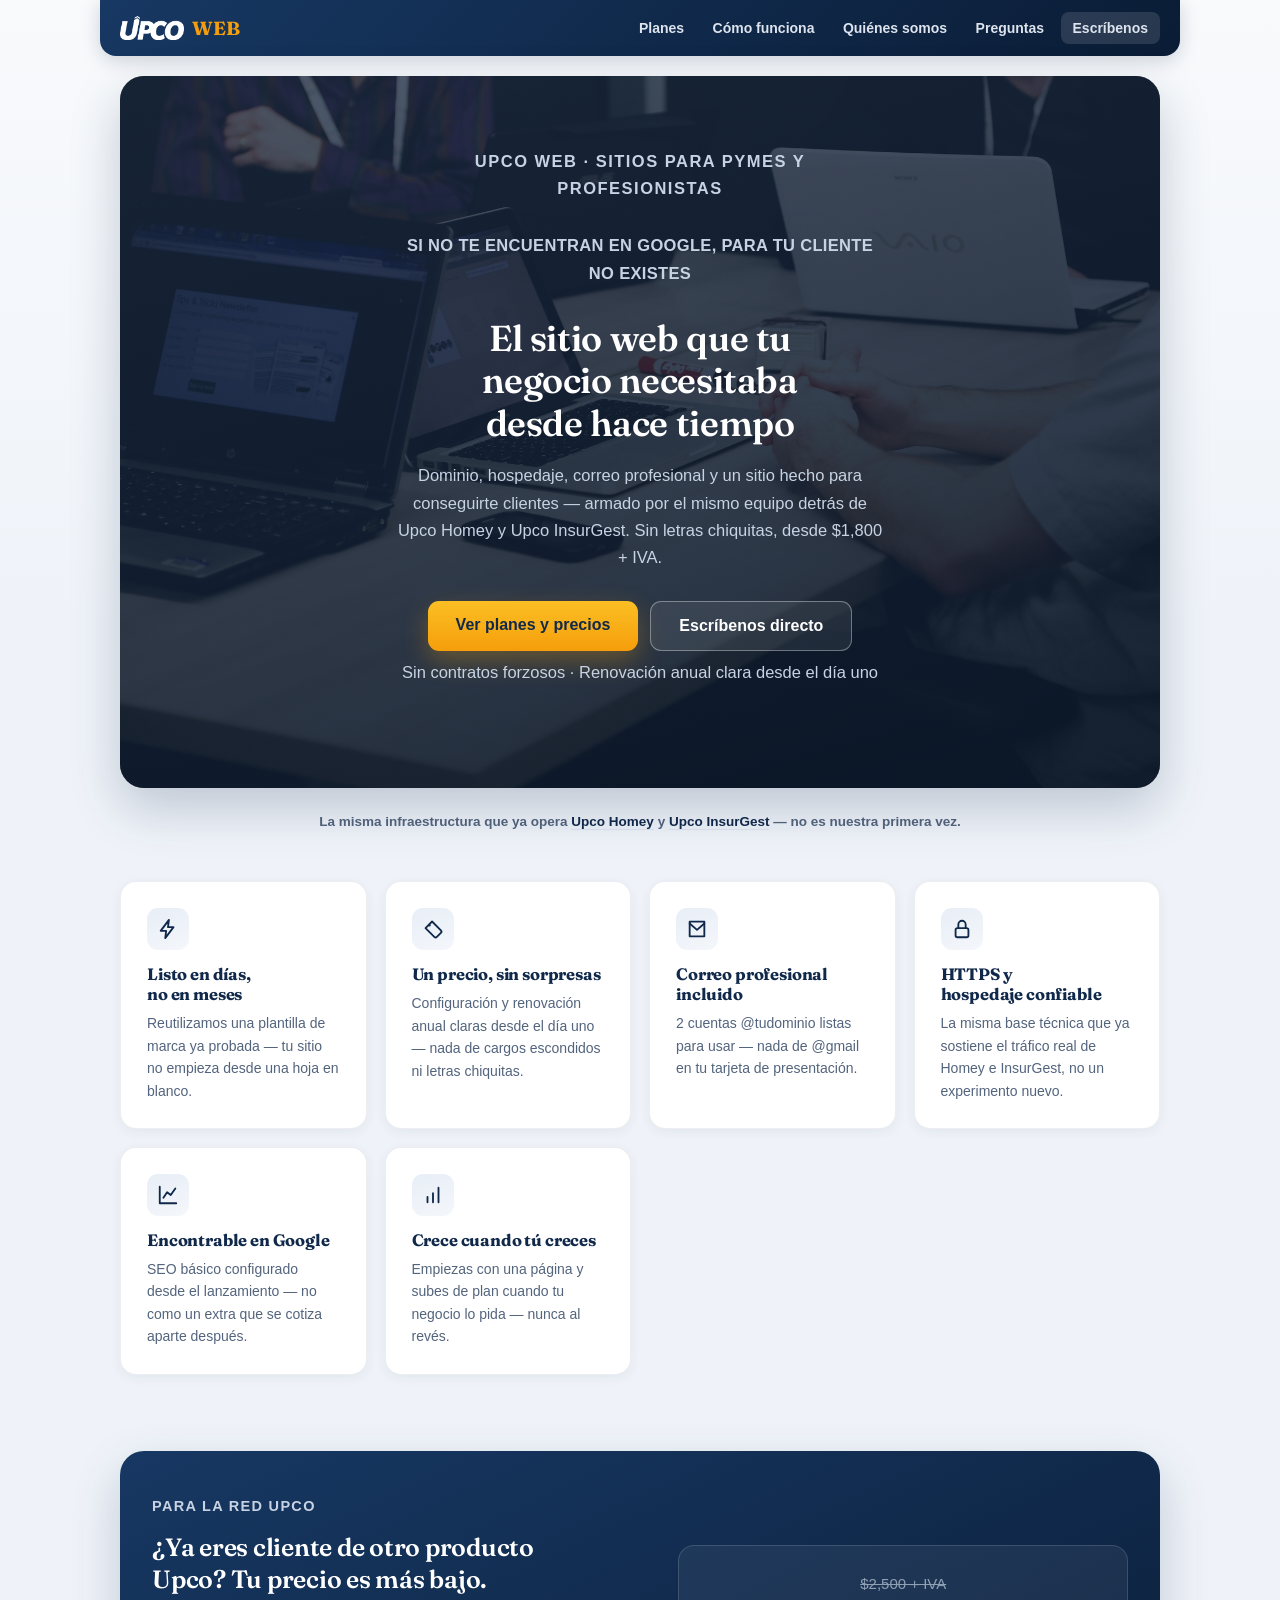
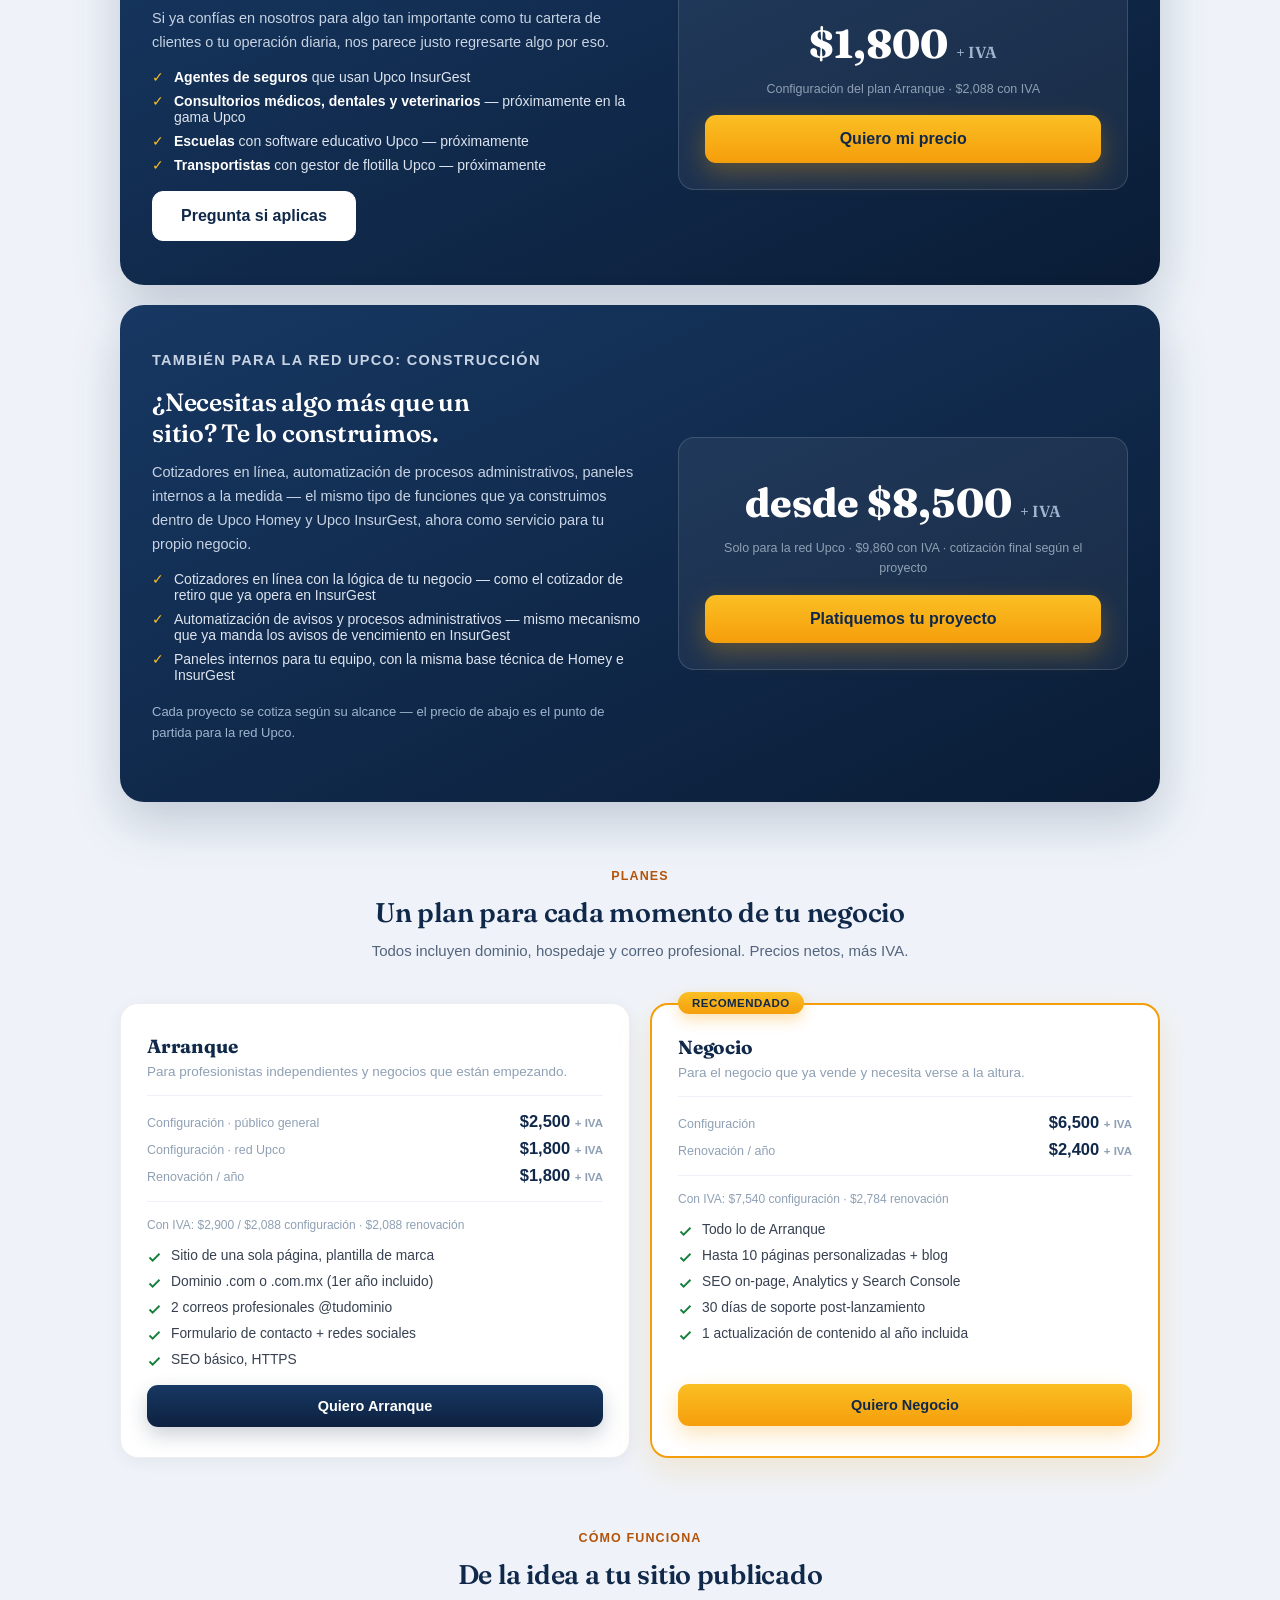
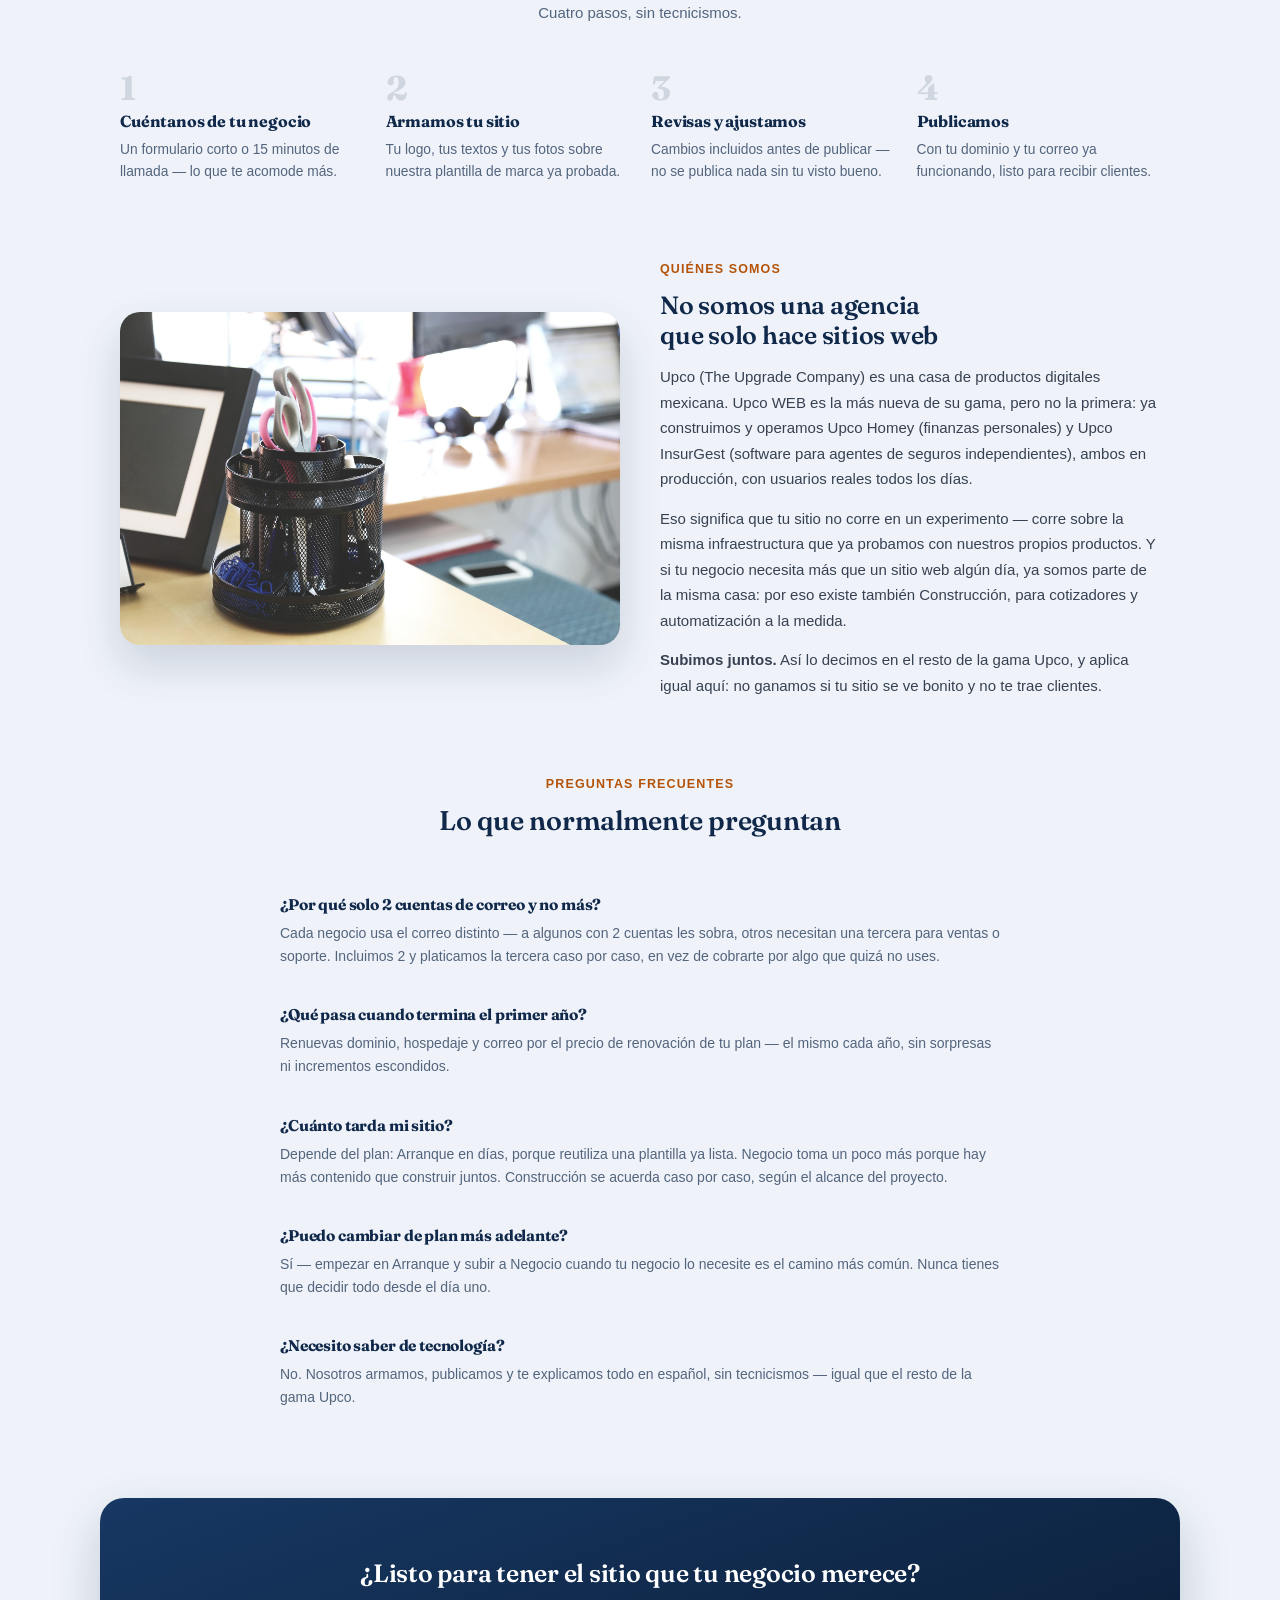
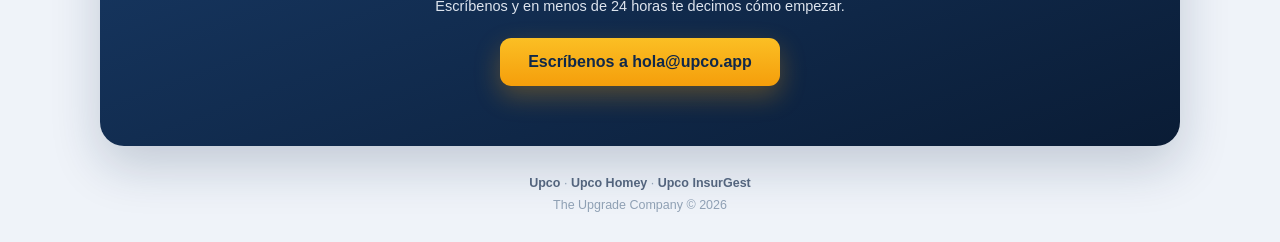
==== commit ba9293fb: "Agrega seccion Quienes somos con ancla de navegacion Expande la seccion existente de "por que Upco" " ====
--- a/index.html
+++ b/index.html
@@ -171,6 +171,7 @@
   <div>
     <a class="navlink" href="#planes">Planes</a>
     <a class="navlink" href="#como-funciona">Cómo funciona</a>
+    <a class="navlink" href="#nosotros">Quiénes somos</a>
     <a class="navlink" href="#preguntas">Preguntas</a>
     <a class="navlink nav-cta" href="mailto:hola@upco.app?subject=Quiero%20un%20sitio%20web">Escríbenos</a>
   </div>
@@ -333,13 +334,14 @@
   </div>
 </div>
 
-<div class="nosotros">
+<div class="nosotros" id="nosotros">
   <div class="nosotros-foto reveal"><img src="img/escritorio-startup.jpg" alt="Escritorio de trabajo con laptop y notas, representando el proceso de construcción de un sitio web"/></div>
   <div class="nosotros-texto reveal">
-    <p class="eyebrow">Por qué Upco</p>
+    <p class="eyebrow">Quiénes somos</p>
     <h2>No somos una agencia que solo hace sitios web</h2>
-    <p>Upco WEB es parte de una gama más amplia: ya construimos y operamos Upco Homey (finanzas personales) y Upco InsurGest (software para agentes de seguros), ambos en producción, con usuarios reales todos los días.</p>
-    <p>Eso significa que tu sitio no corre en un experimento — corre sobre la misma infraestructura que ya probamos con nuestros propios productos. Y si tu negocio necesita más que un sitio web algún día, ya somos parte de la misma casa.</p>
+    <p>Upco (The Upgrade Company) es una casa de productos digitales mexicana. Upco WEB es la más nueva de su gama, pero no la primera: ya construimos y operamos Upco Homey (finanzas personales) y Upco InsurGest (software para agentes de seguros independientes), ambos en producción, con usuarios reales todos los días.</p>
+    <p>Eso significa que tu sitio no corre en un experimento — corre sobre la misma infraestructura que ya probamos con nuestros propios productos. Y si tu negocio necesita más que un sitio web algún día, ya somos parte de la misma casa: por eso existe también Construcción, para cotizadores y automatización a la medida.</p>
+    <p><b>Subimos juntos.</b> Así lo decimos en el resto de la gama Upco, y aplica igual aquí: no ganamos si tu sitio se ve bonito y no te trae clientes.</p>
   </div>
 </div>
 
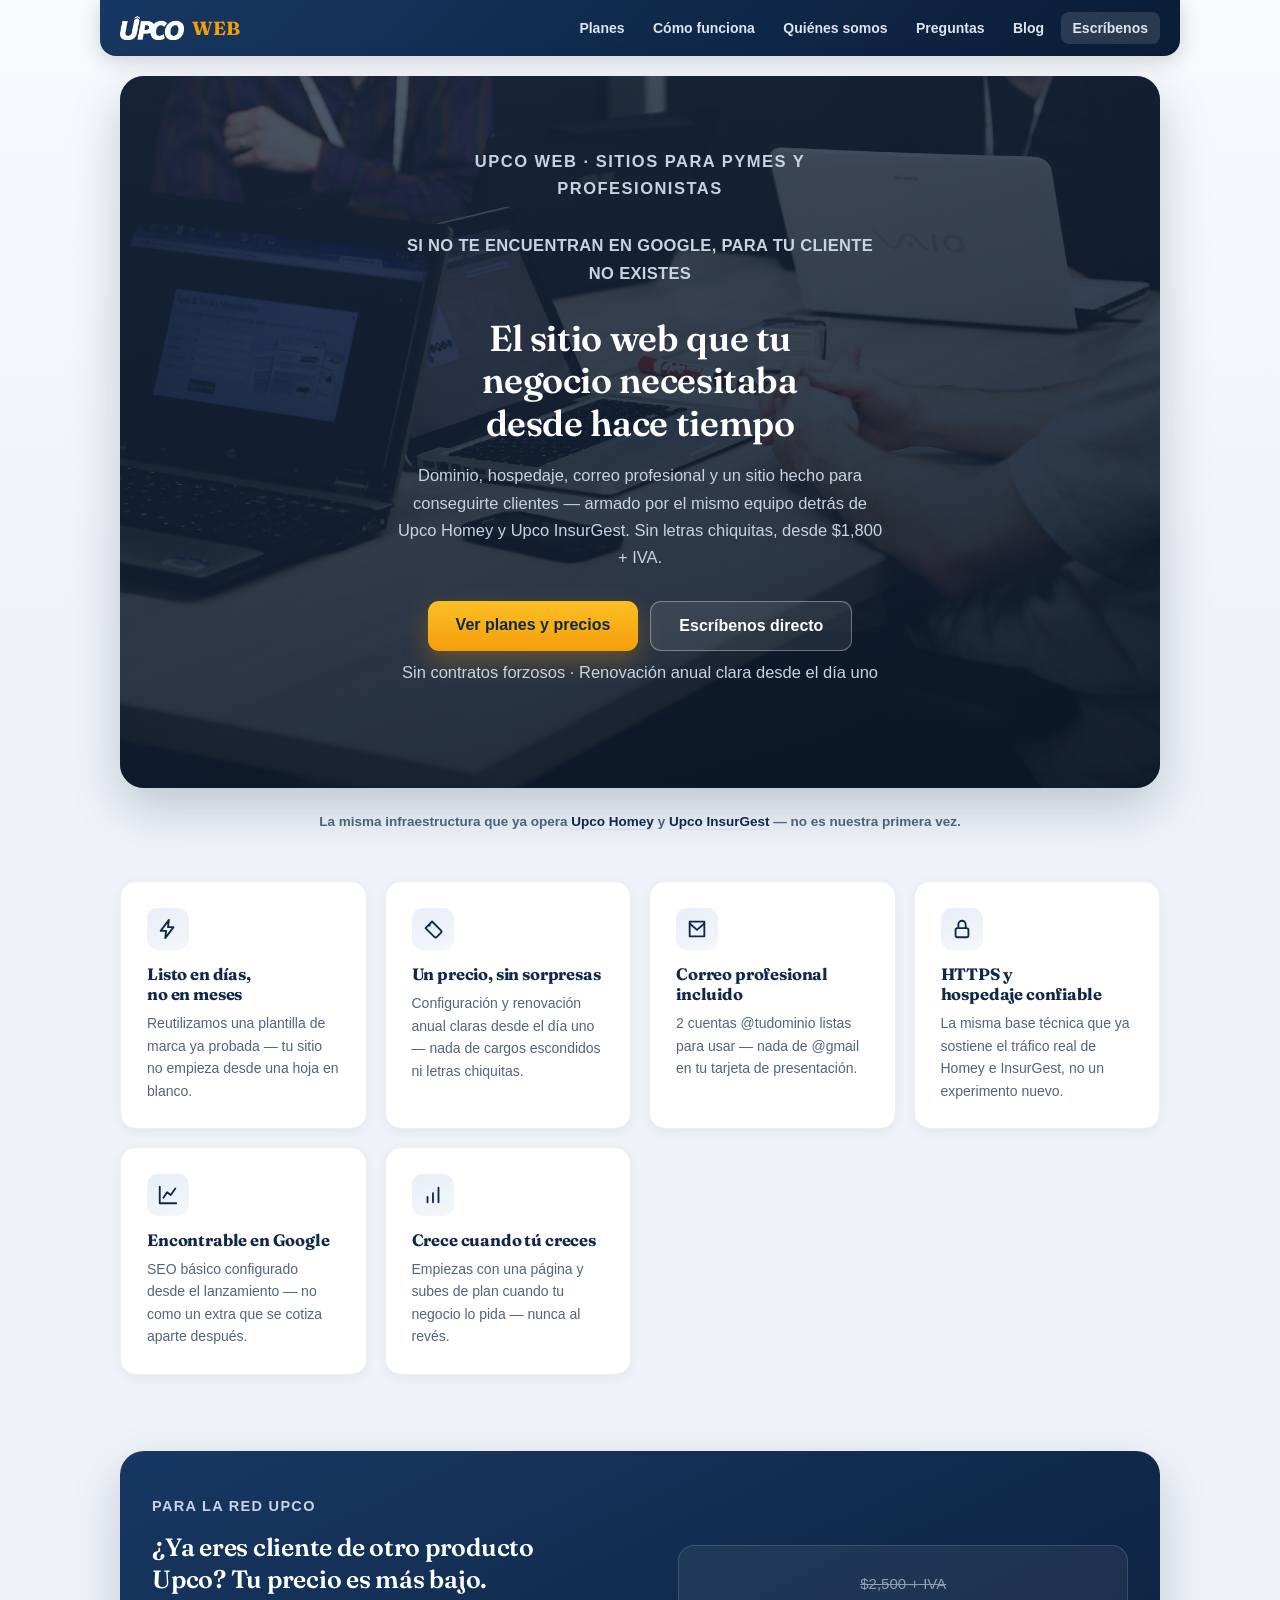
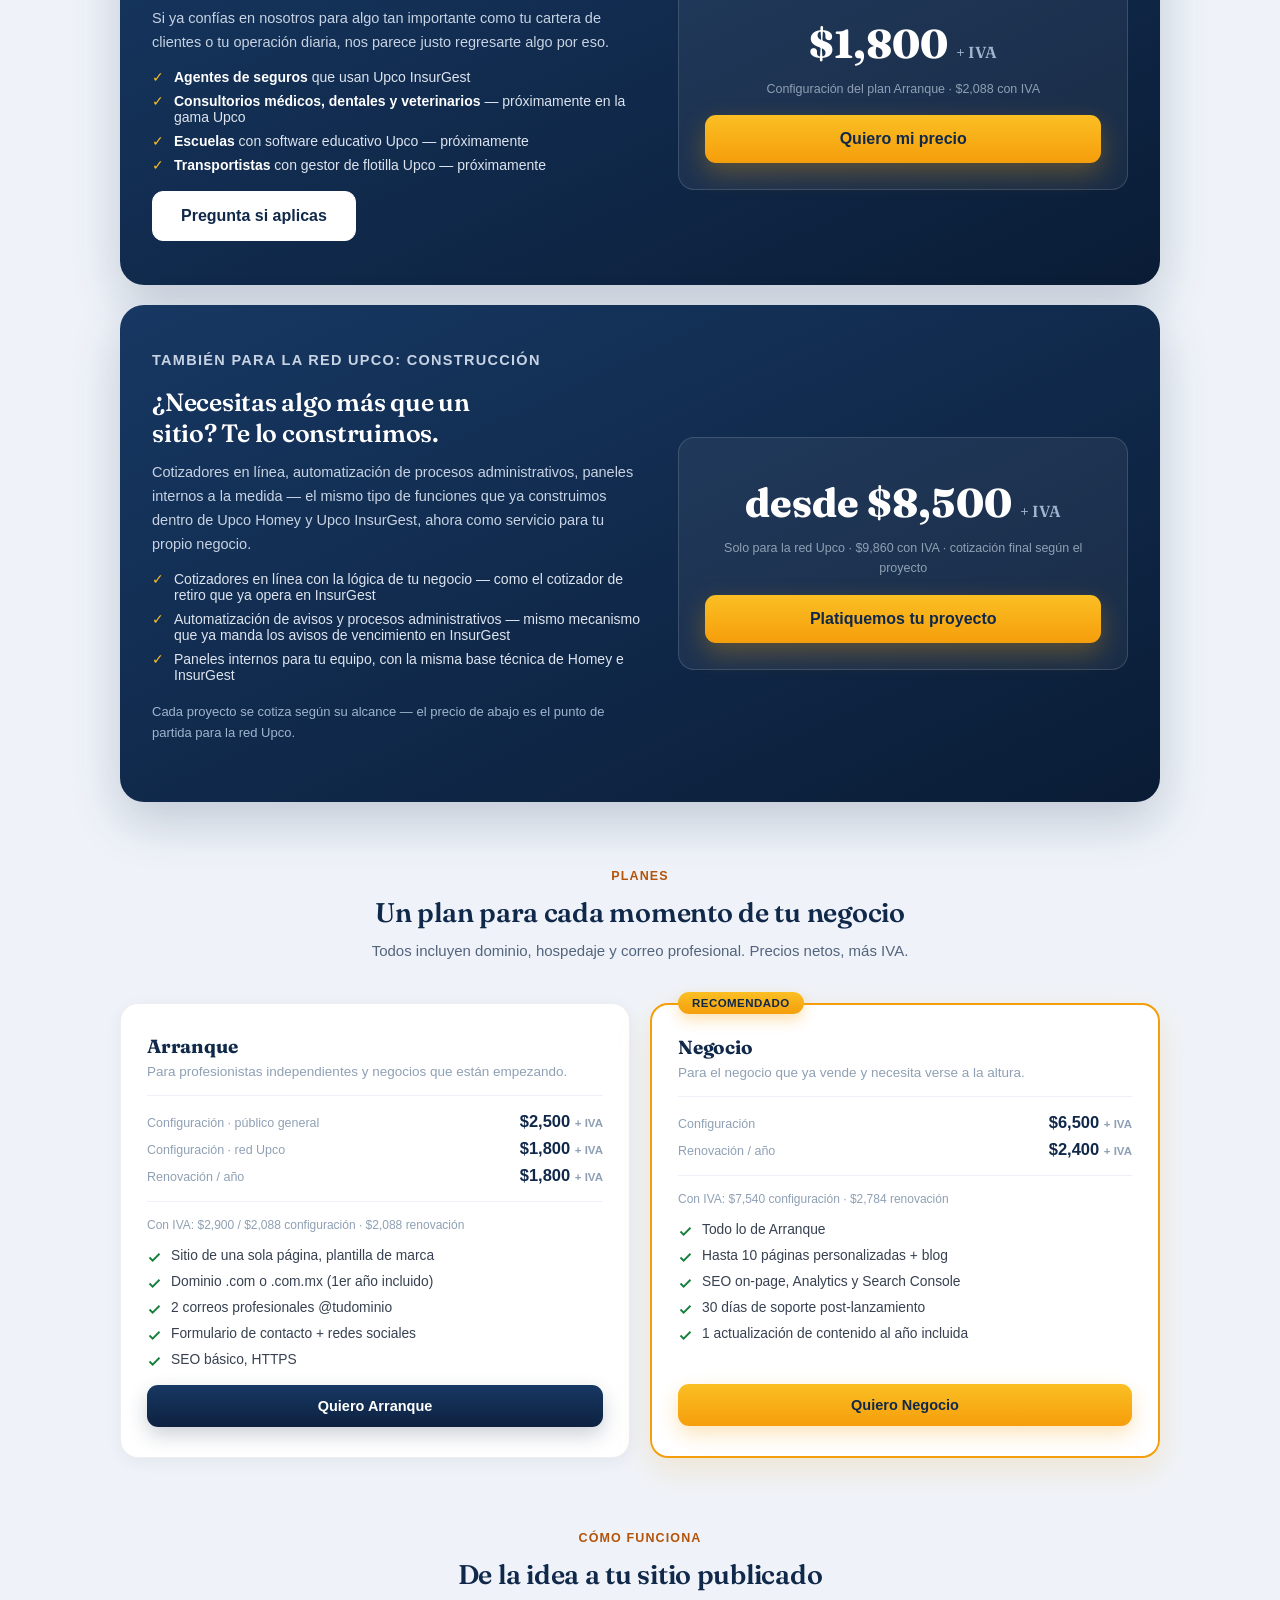
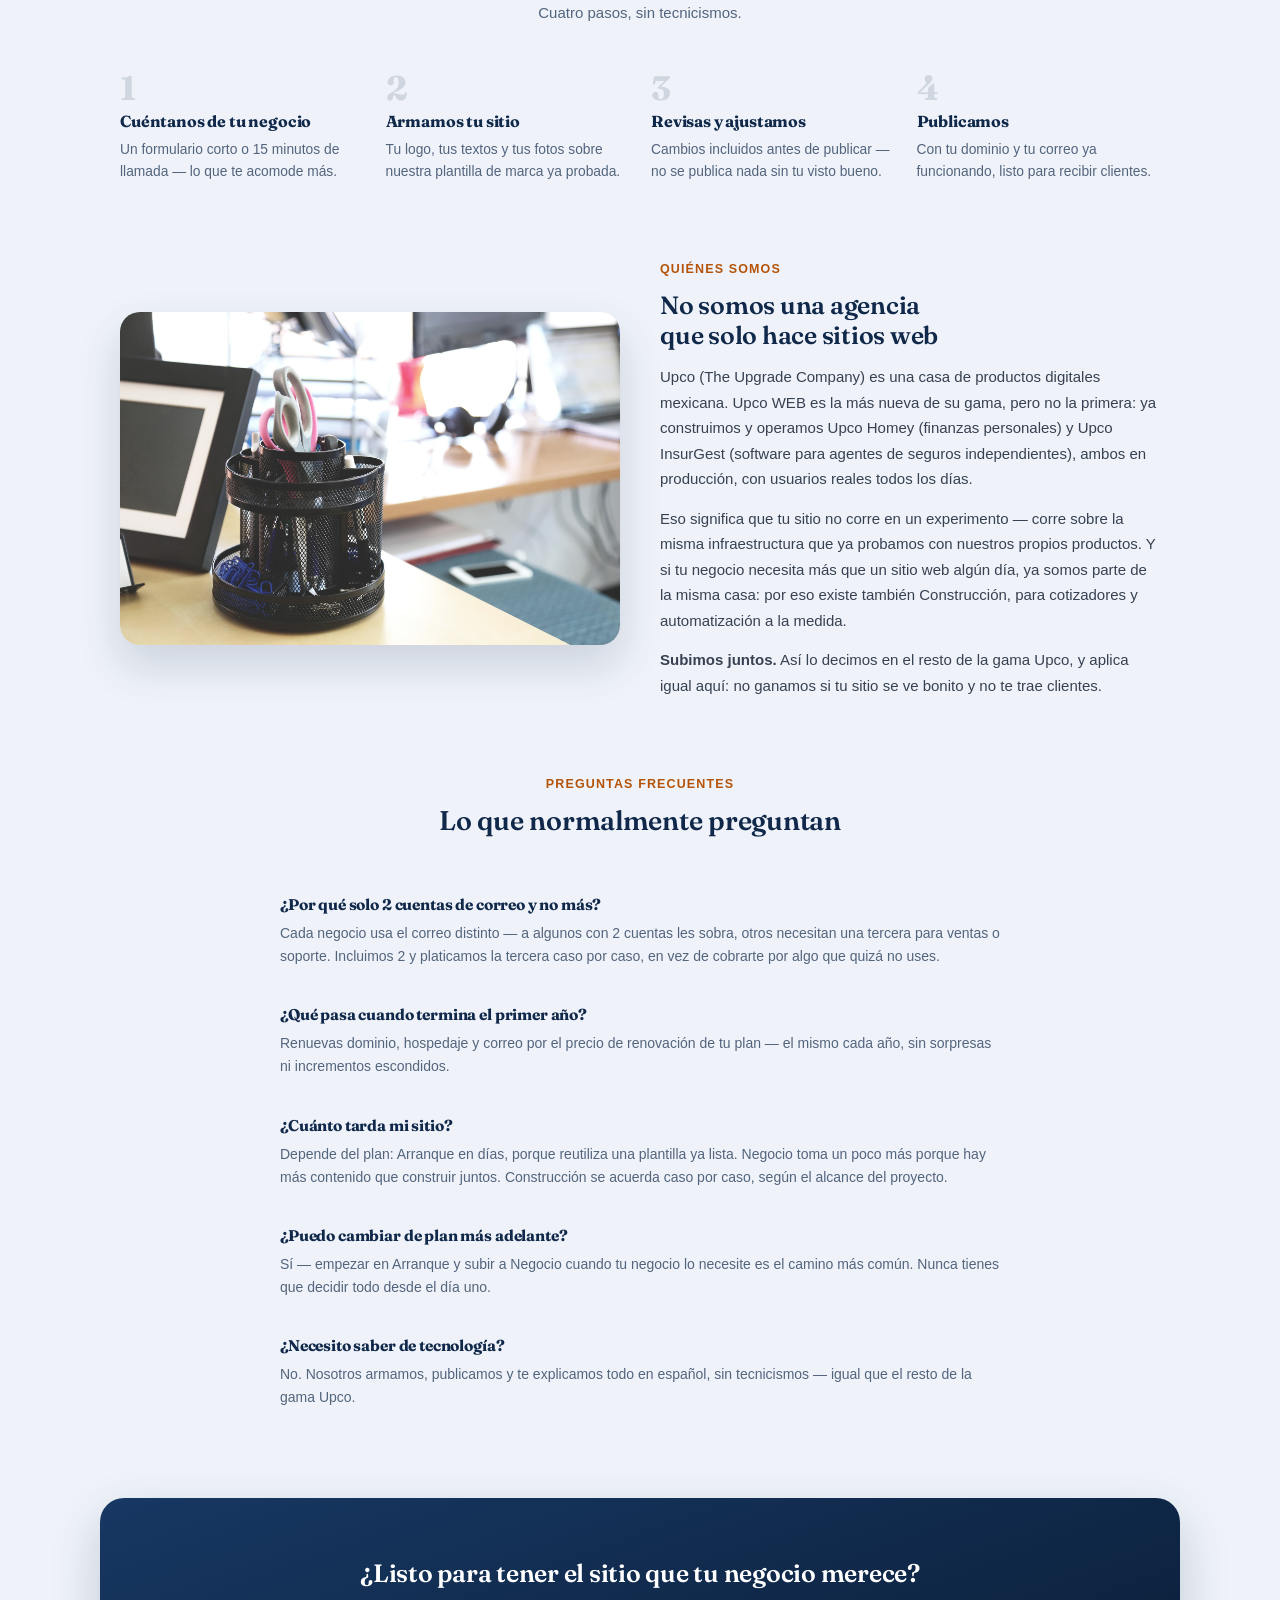
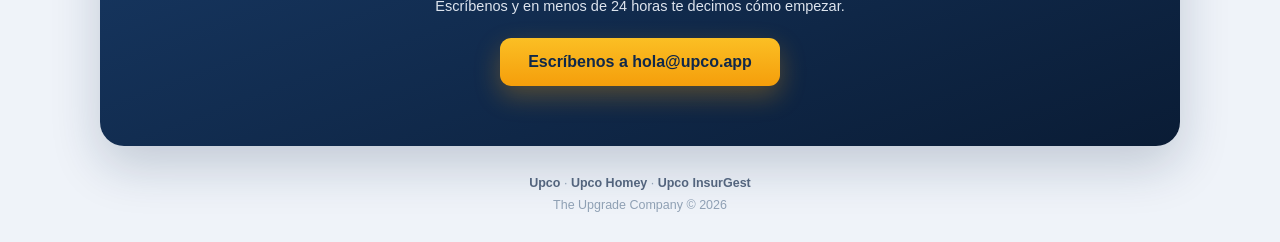
==== commit ac5da391: "Agrega enlace al blog en la navegación principal" ====
--- a/index.html
+++ b/index.html
@@ -12,9 +12,13 @@
 <meta property="og:url" content="https://web.upco.app/"/>
 <meta property="og:title" content="Upco WEB — Sitios web para PYMES y profesionistas"/>
 <meta property="og:description" content="Dominio, hospedaje, correo profesional y un sitio que sí vende. Desde $1,800 + IVA al año. Listo en días, no en meses."/>
+<meta property="og:image" content="https://web.upco.app/img/hero-equipo.jpg"/>
+<meta property="og:image:width" content="1920"/>
+<meta property="og:image:height" content="1280"/>
 <meta name="twitter:card" content="summary_large_image"/>
 <meta name="twitter:title" content="Upco WEB — Sitios web para PYMES y profesionistas"/>
 <meta name="twitter:description" content="Dominio, hospedaje, correo profesional y un sitio que sí vende. Desde $1,800 + IVA al año."/>
+<meta name="twitter:image" content="https://web.upco.app/img/hero-equipo.jpg"/>
 <script type="application/ld+json">
 {
   "@context": "https://schema.org",
@@ -173,6 +177,7 @@
     <a class="navlink" href="#como-funciona">Cómo funciona</a>
     <a class="navlink" href="#nosotros">Quiénes somos</a>
     <a class="navlink" href="#preguntas">Preguntas</a>
+    <a class="navlink" href="./blog/">Blog</a>
     <a class="navlink nav-cta" href="mailto:hola@upco.app?subject=Quiero%20un%20sitio%20web">Escríbenos</a>
   </div>
 </div>
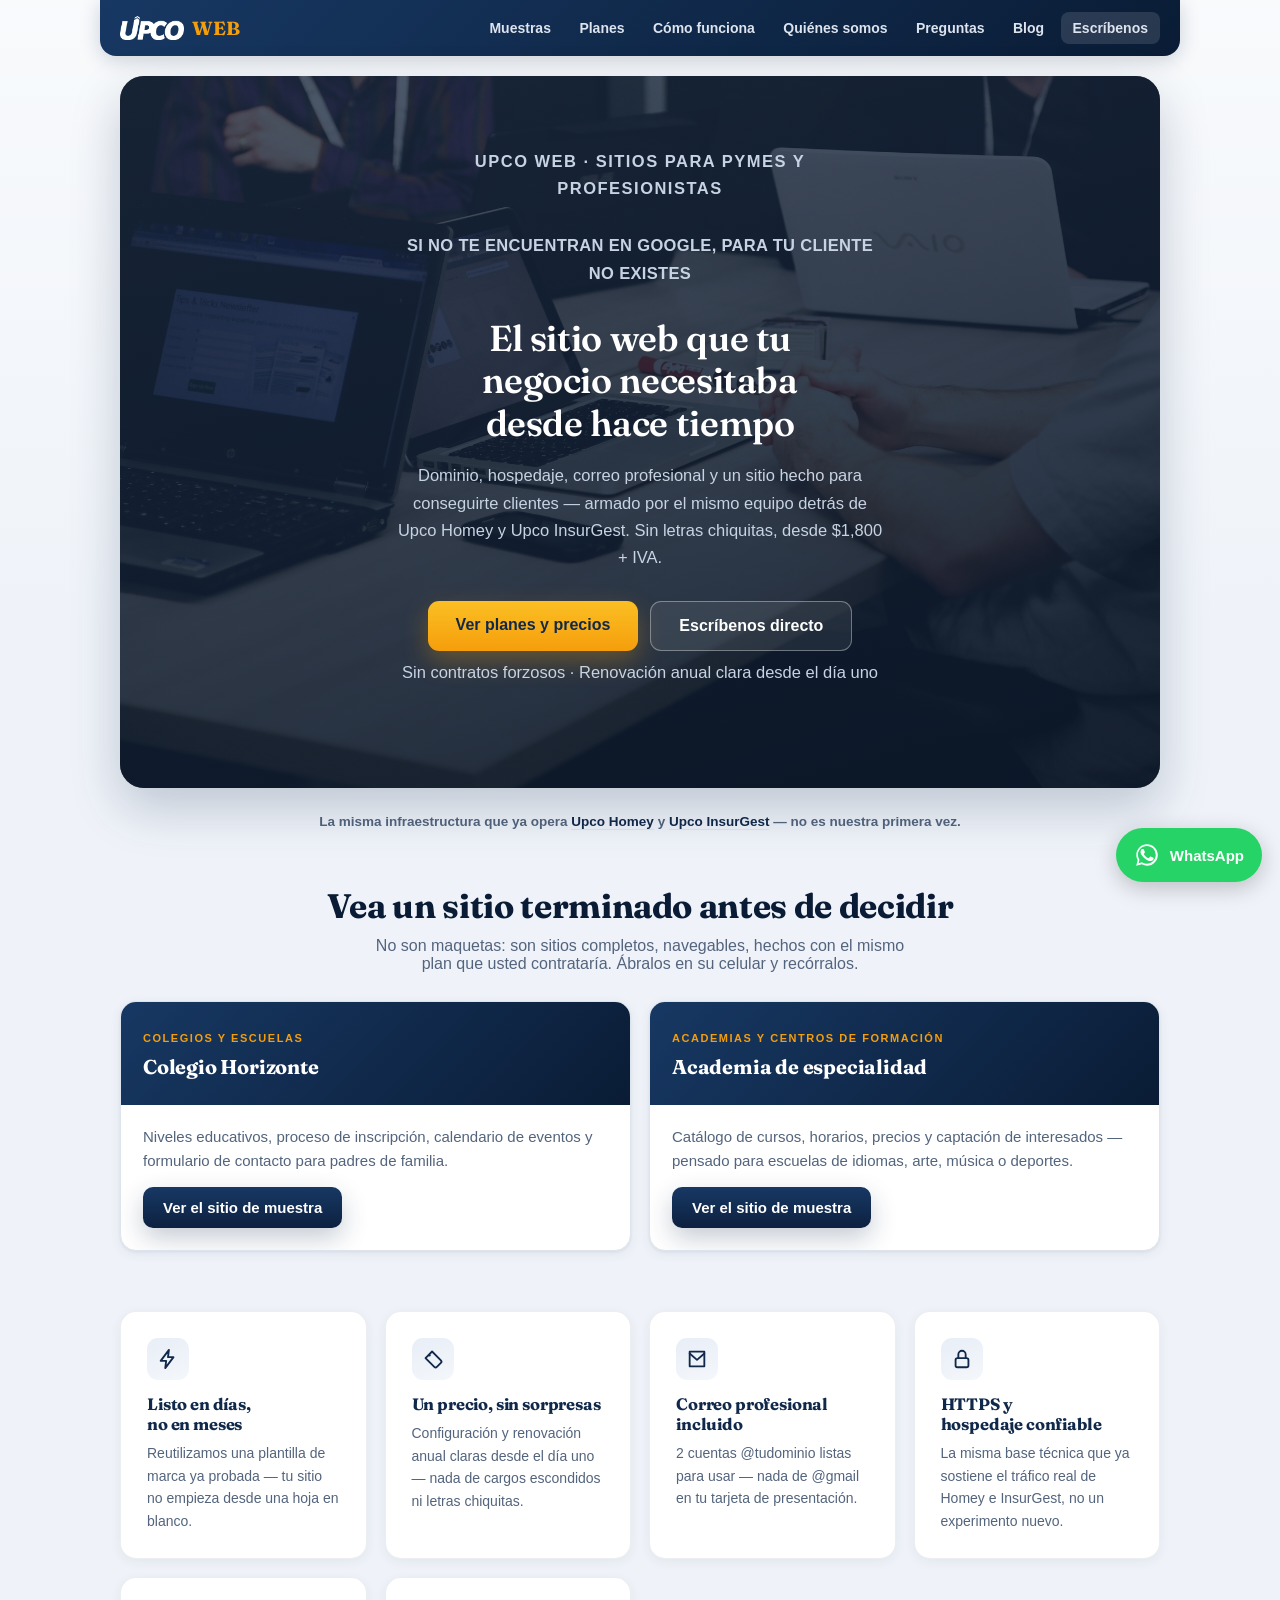
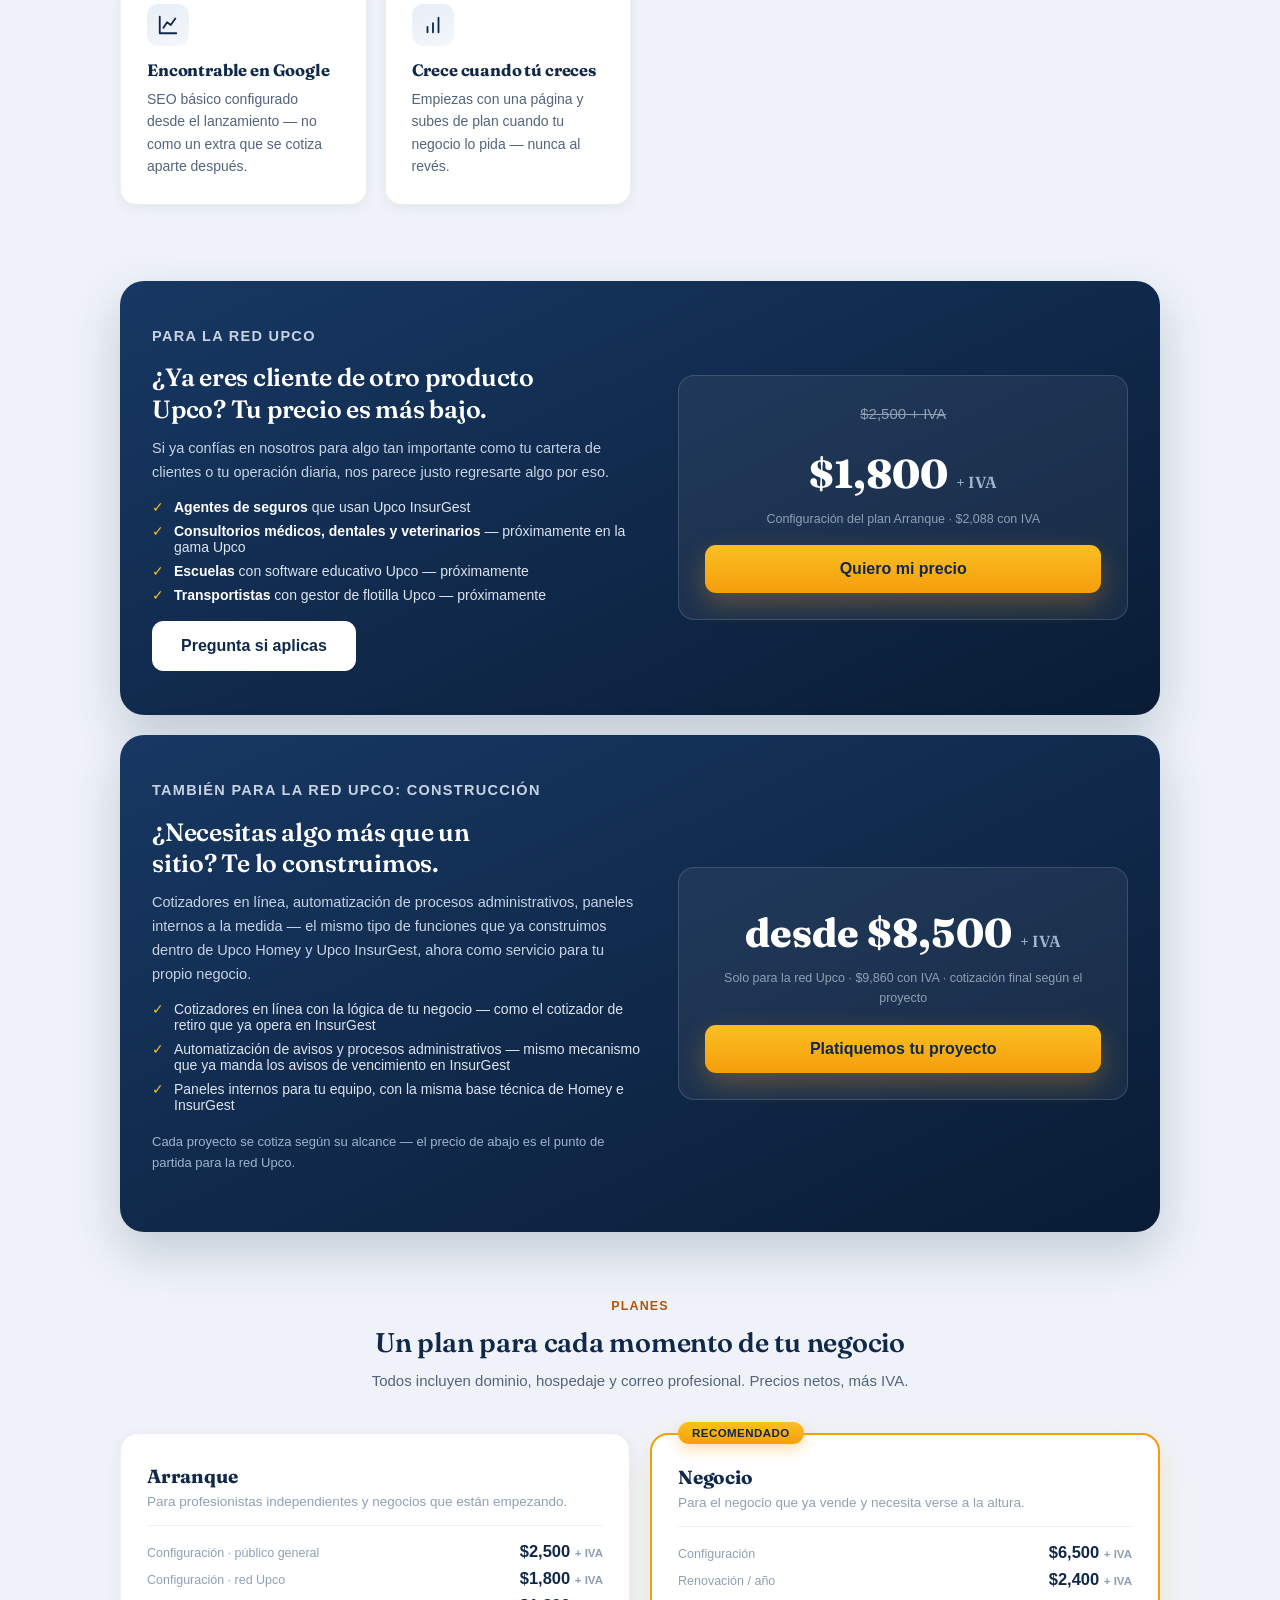
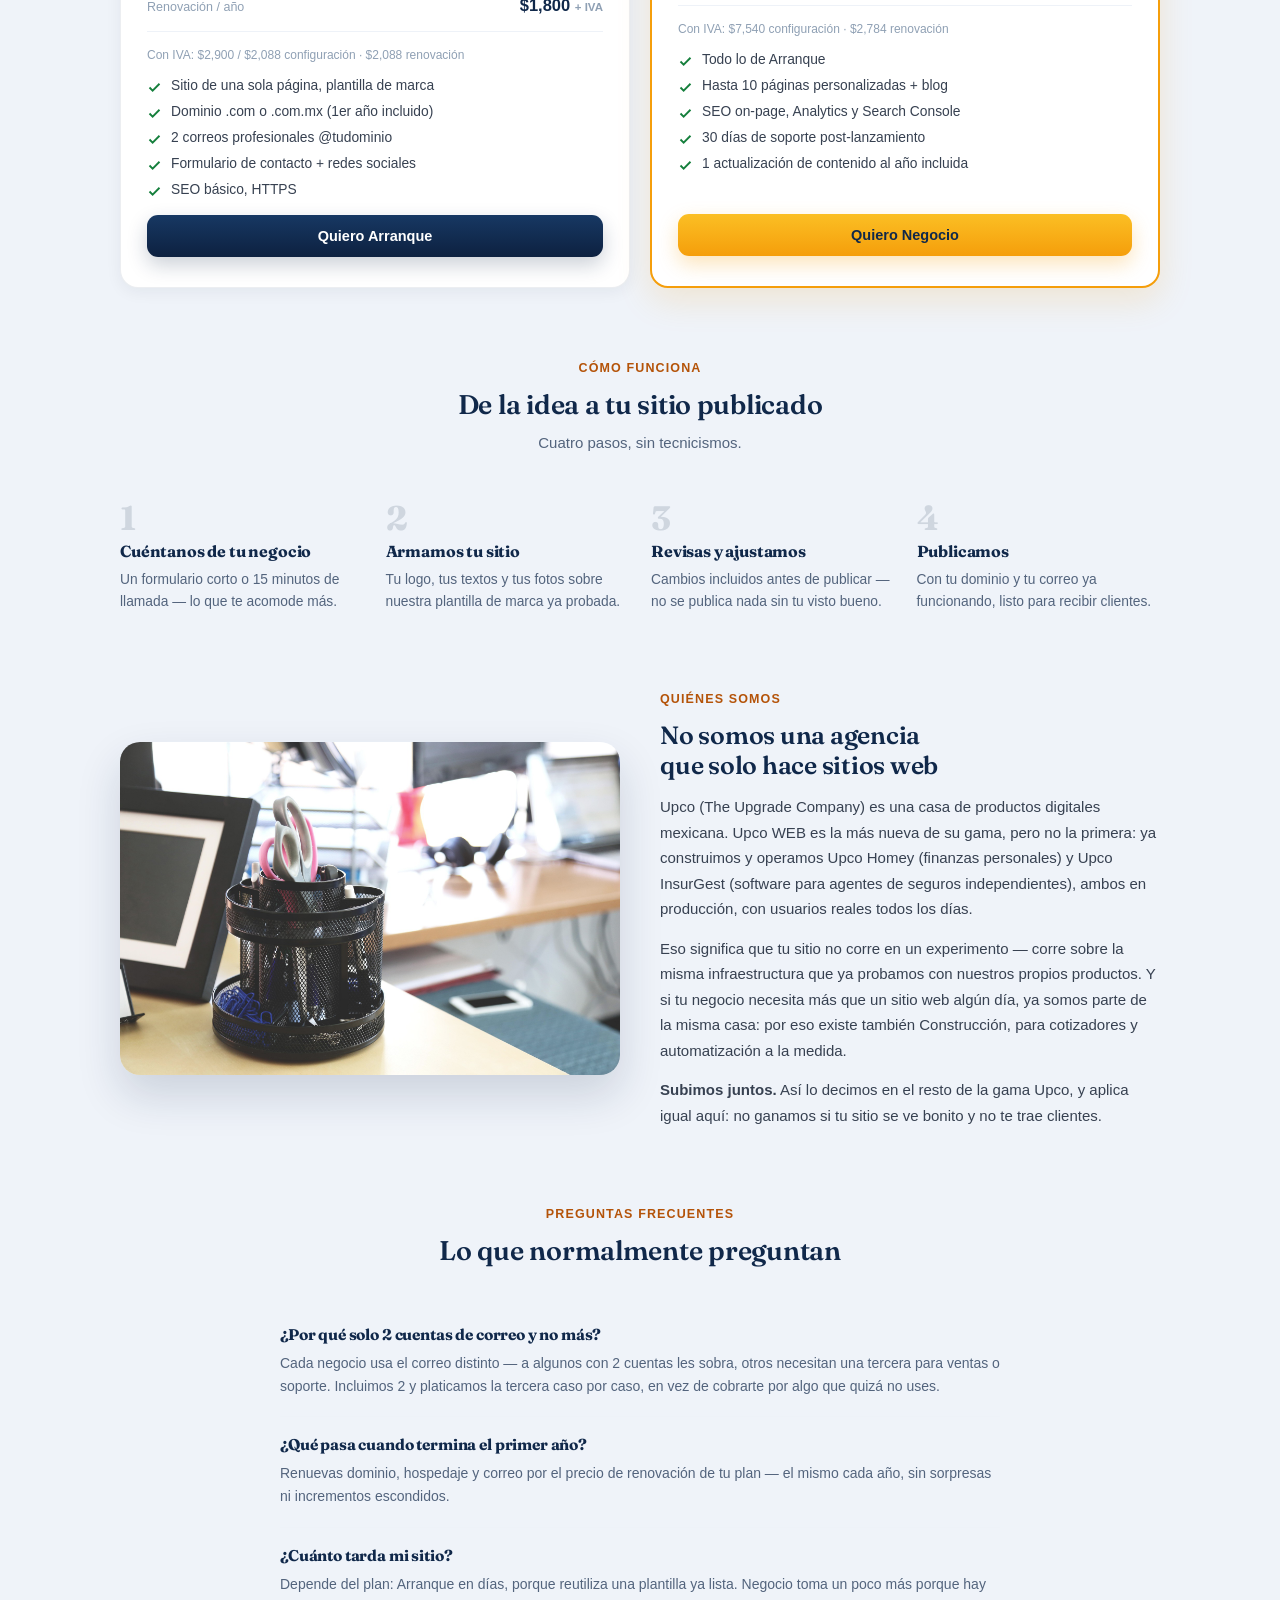
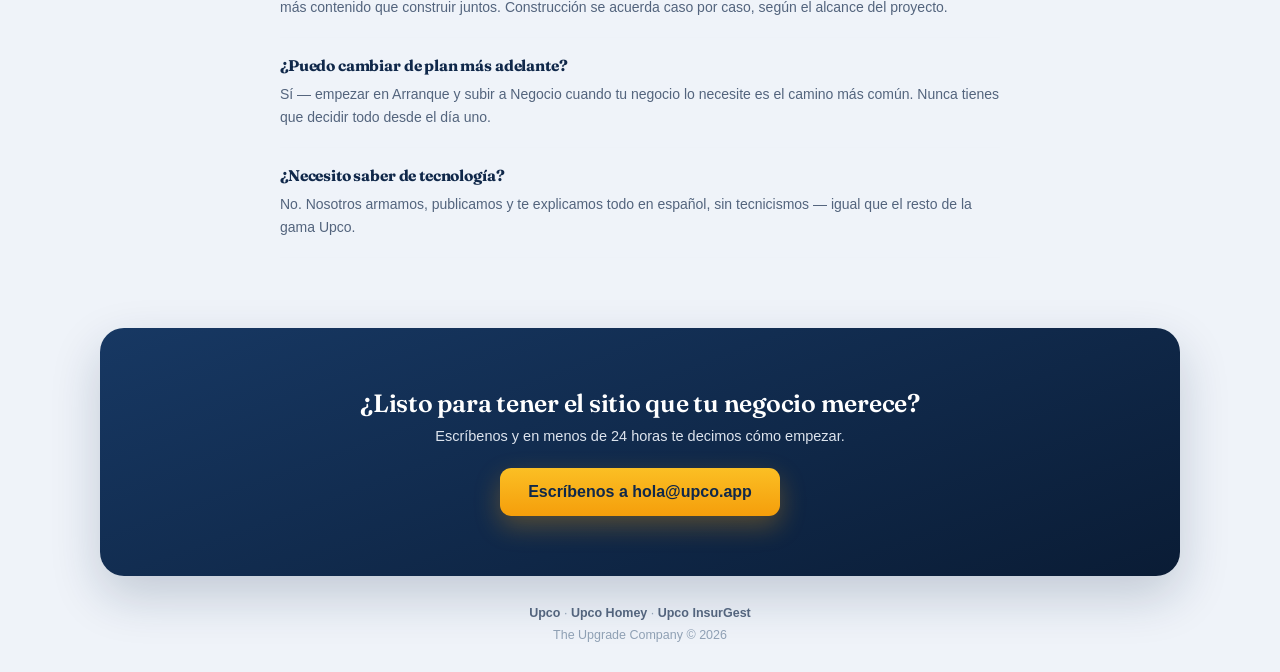
==== commit 8b0c022e: "Agrega boton flotante de WhatsApp y saca los sitios de muestra a la portada El sitio solo ofrecia en" ====
--- a/index.html
+++ b/index.html
@@ -173,6 +173,7 @@
 <div class="header">
   <a class="brand" href="#"><span class="brand-logo"></span> <span>WEB</span></a>
   <div>
+    <a class="navlink" href="#muestras">Muestras</a>
     <a class="navlink" href="#planes">Planes</a>
     <a class="navlink" href="#como-funciona">Cómo funciona</a>
     <a class="navlink" href="#nosotros">Quiénes somos</a>
@@ -200,6 +201,41 @@
 <div class="confianza reveal">
   <p>La misma infraestructura que ya opera <a href="https://homey.upco.app" target="_blank" rel="noopener">Upco Homey</a> y <a href="https://insurgest.upco.app" target="_blank" rel="noopener">Upco InsurGest</a> — no es nuestra primera vez.</p>
 </div>
+
+<!-- Los sitios de muestra ya existian en /demos pero no estaban enlazados desde ninguna
+     parte: nadie que llegara aqui podia verlos. Vender sitios web sin ensenar uno es el
+     hueco mas caro que tenia esta pagina. -->
+<section class="demos reveal" id="muestras">
+  <div class="demos-cab">
+    <h2>Vea un sitio terminado antes de decidir</h2>
+    <p>No son maquetas: son sitios completos, navegables, hechos con el mismo plan que usted
+    contrataría. Ábralos en su celular y recórralos.</p>
+  </div>
+  <div class="demos-grid">
+    <div class="demo-card">
+      <div class="demo-top">
+        <span class="etiqueta">Colegios y escuelas</span>
+        <h3>Colegio Horizonte</h3>
+      </div>
+      <div class="demo-body">
+        <p>Niveles educativos, proceso de inscripción, calendario de eventos y formulario de
+        contacto para padres de familia.</p>
+        <a class="btn btn-navy" href="demos/escuelas/">Ver el sitio de muestra</a>
+      </div>
+    </div>
+    <div class="demo-card">
+      <div class="demo-top">
+        <span class="etiqueta">Academias y centros de formación</span>
+        <h3>Academia de especialidad</h3>
+      </div>
+      <div class="demo-body">
+        <p>Catálogo de cursos, horarios, precios y captación de interesados — pensado para
+        escuelas de idiomas, arte, música o deportes.</p>
+        <a class="btn btn-navy" href="demos/academias/">Ver el sitio de muestra</a>
+      </div>
+    </div>
+  </div>
+</section>
 
 <section class="features">
   <div class="fcard reveal">
@@ -401,5 +437,9 @@
   document.querySelectorAll('.reveal').forEach(function(el){ obs.observe(el); });
 }
 </script>
+<a class="wa-flotante" href="https://wa.me/525533489140?text=Hola%2C%20vi%20su%20sitio%20y%20quiero%20informaci%C3%B3n%20sobre%20Upco%20WEB" target="_blank" rel="noopener" aria-label="Escribirnos por WhatsApp">
+  <svg viewBox="0 0 24 24" fill="currentColor" aria-hidden="true"><path d="M17.47 14.38c-.3-.15-1.75-.86-2.02-.96-.27-.1-.47-.15-.67.15-.2.3-.77.96-.94 1.16-.17.2-.35.22-.64.07-.3-.15-1.25-.46-2.38-1.47-.88-.78-1.47-1.75-1.65-2.05-.17-.3-.02-.46.13-.6.13-.13.3-.35.45-.52.15-.17.2-.3.3-.5.1-.2.05-.37-.02-.52-.08-.15-.67-1.6-.92-2.2-.24-.58-.49-.5-.67-.51h-.57c-.2 0-.52.07-.79.37-.27.3-1.04 1.01-1.04 2.47s1.06 2.86 1.21 3.06c.15.2 2.1 3.2 5.08 4.49.71.3 1.26.49 1.69.63.71.22 1.36.19 1.87.12.57-.09 1.75-.72 2-1.41.25-.69.25-1.28.17-1.41-.07-.13-.27-.2-.57-.35z"/><path d="M12.04 2C6.58 2 2.13 6.45 2.13 11.91c0 1.75.46 3.45 1.32 4.95L2 22l5.25-1.38c1.45.79 3.08 1.21 4.79 1.21h.01c5.46 0 9.91-4.45 9.91-9.91C21.96 6.45 17.5 2 12.04 2zm0 18.13h-.01c-1.52 0-3.01-.41-4.31-1.18l-.31-.18-3.2.84.85-3.12-.2-.32a8.2 8.2 0 0 1-1.26-4.36c0-4.54 3.7-8.23 8.24-8.23 2.2 0 4.27.86 5.83 2.41a8.19 8.19 0 0 1 2.41 5.83c0 4.54-3.7 8.31-8.24 8.31z"/></svg>
+  <span class="wa-texto">WhatsApp</span>
+</a>
 </body>
 </html>
--- a/estilos.css
+++ b/estilos.css
@@ -100,3 +100,45 @@
   .btn{transition:none}
   .btn:hover{transform:none !important}
 }
+
+/* ============ BOTON FLOTANTE DE WHATSAPP ============
+   En Mexico la PYME contacta por WhatsApp, no por correo. El sitio solo tenia enlaces
+   mailto:, que en celular abren una app de correo que mucha gente no tiene configurada —
+   los prospectos llegaban y no encontraban por donde escribir. Va en todas las paginas. */
+.wa-flotante{
+  position:fixed; right:18px; bottom:18px; z-index:900;
+  display:inline-flex; align-items:center; gap:10px;
+  background:#25D366; color:#fff; text-decoration:none;
+  padding:14px 18px; border-radius:100px; font-weight:700; font-size:15px;
+  box-shadow:0 6px 22px rgba(0,0,0,.22);
+  transition:transform .18s ease, box-shadow .18s ease;
+}
+.wa-flotante:hover{ transform:translateY(-2px); box-shadow:0 10px 28px rgba(0,0,0,.28); color:#fff; }
+.wa-flotante:focus-visible{ outline:3px solid #10284A; outline-offset:3px; }
+.wa-flotante svg{ width:26px; height:26px; flex:0 0 auto; }
+/* En celular solo el icono: una etiqueta ancha tapa el contenido en pantallas chicas. */
+@media (max-width:640px){
+  .wa-flotante{ padding:15px; right:14px; bottom:14px; }
+  .wa-flotante .wa-texto{ display:none; }
+}
+@media (prefers-reduced-motion:reduce){ .wa-flotante{ transition:none; } }
+
+/* ============ MUESTRAS DE TRABAJO ============ */
+.demos{ max-width:1080px; margin:0 auto; padding:56px 20px 8px; }
+.demos-cab{ text-align:center; margin-bottom:28px; }
+.demos-cab h2{ font-size:clamp(24px,3.6vw,34px); margin:0 0 10px; }
+.demos-cab p{ color:#53647D; max-width:60ch; margin:0 auto; }
+.demos-grid{ display:grid; grid-template-columns:repeat(auto-fit,minmax(290px,1fr)); gap:18px; }
+.demo-card{
+  background:#fff; border:1px solid var(--line); border-radius:var(--radius-md);
+  overflow:hidden; box-shadow:var(--shadow-md); display:flex; flex-direction:column;
+  transition:transform .18s ease, box-shadow .18s ease;
+}
+.demo-card:hover{ transform:translateY(-3px); box-shadow:var(--shadow-lg); }
+.demo-top{ background:linear-gradient(135deg,#173863,#0a1c35); padding:26px 22px; color:#fff; }
+.demo-top .etiqueta{ font-size:11px; font-weight:700; letter-spacing:.14em; text-transform:uppercase; color:#F59E0B; }
+.demo-top h3{ margin:8px 0 0; font-size:20px; color:#fff; }
+.demo-body{ padding:20px 22px 22px; flex:1; display:flex; flex-direction:column; gap:14px; }
+.demo-body p{ margin:0; color:#53647D; font-size:15px; line-height:1.6; }
+.demo-body .btn{ align-self:flex-start; }
+@media (prefers-reduced-motion:reduce){ .demo-card{ transition:none; } }
